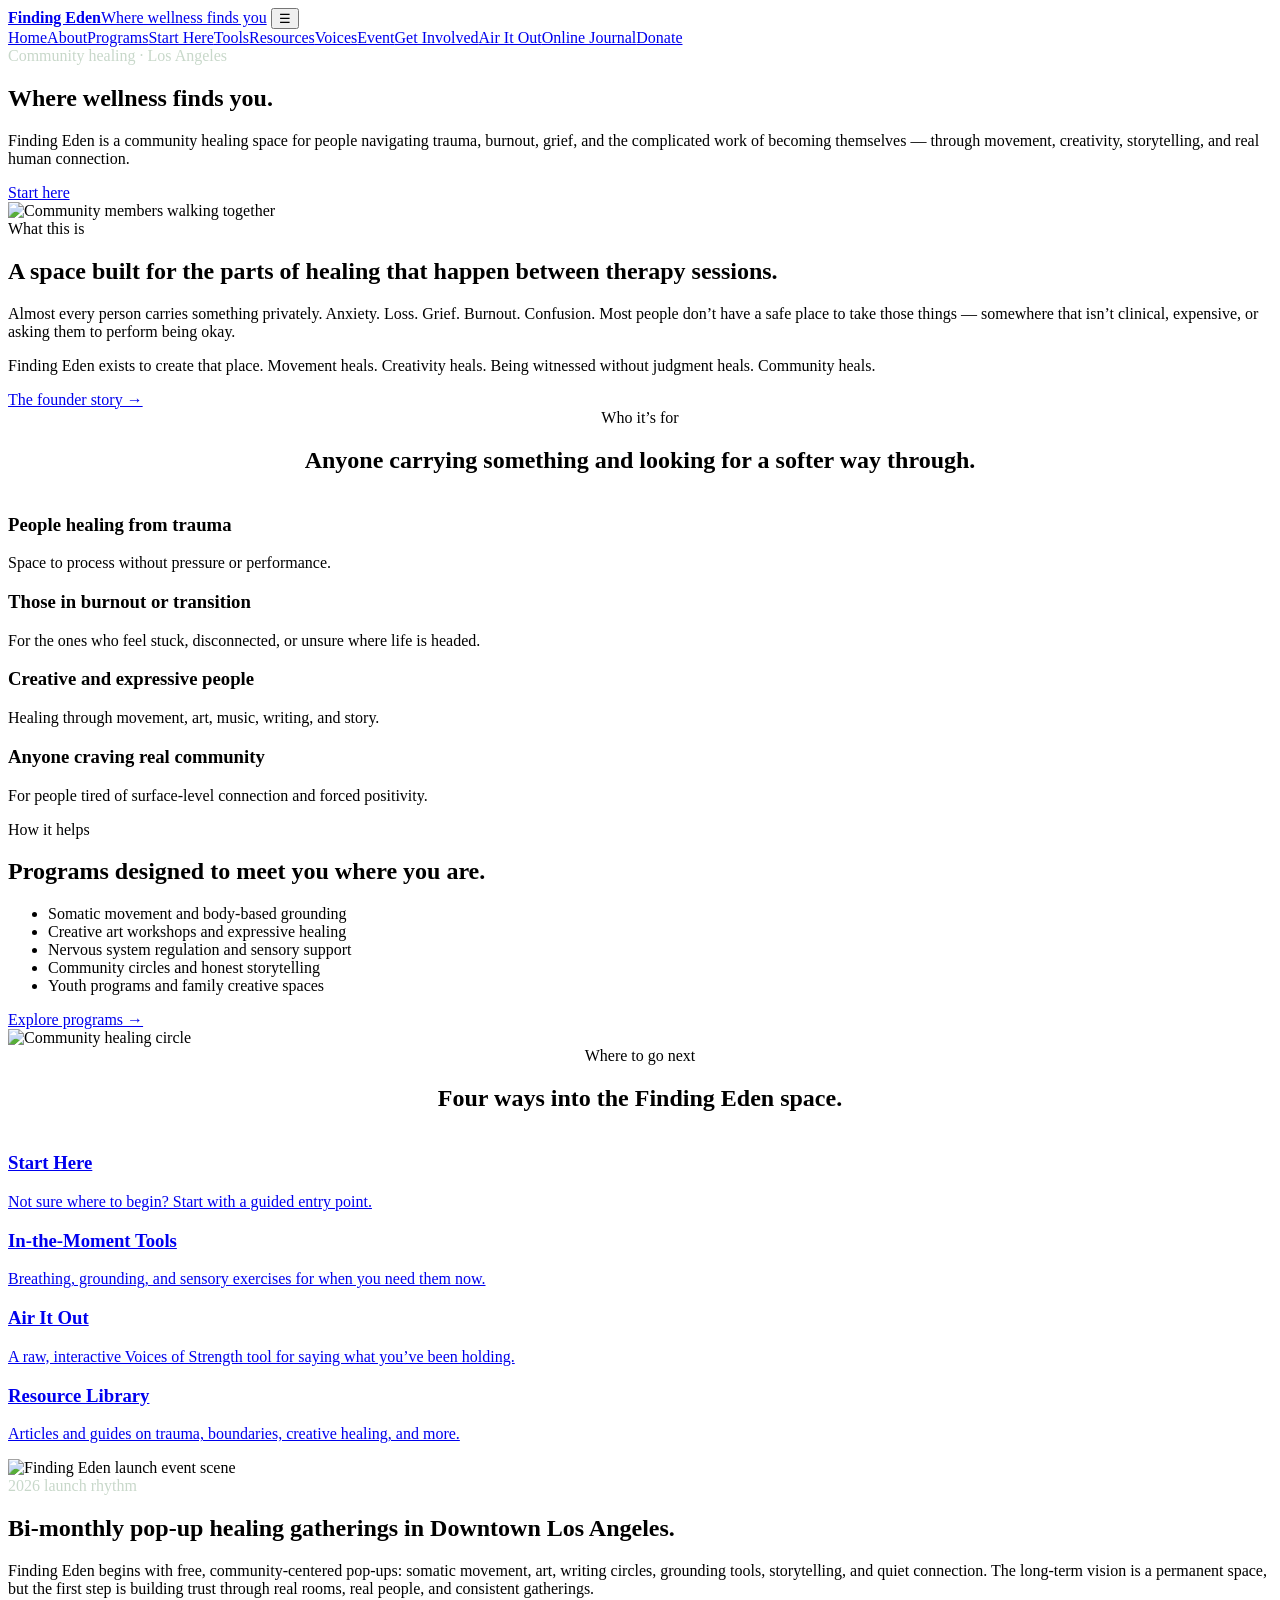
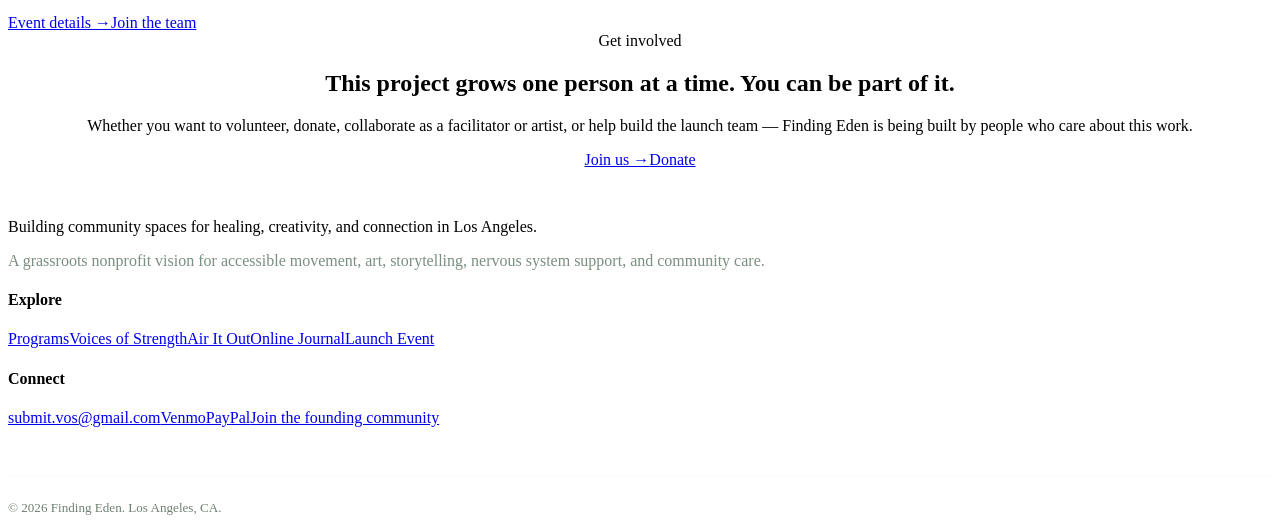
==== index.html @ b8a036c6 "Add files via upload" ====
<!doctype html><html lang="en"><head><meta charset="utf-8"><meta name="viewport" content="width=device-width,initial-scale=1"><title>Home | Finding Eden</title><meta name="description" content="Finding Eden is a Los Angeles community healing project for movement, art, storytelling, and nervous system support."><meta property="og:title" content="Home | Finding Eden"><meta property="og:description" content="Finding Eden is a Los Angeles community healing project for movement, art, storytelling, and nervous system support."><meta property="og:image" content="/assets/images/hero-rooftop.jpeg"><link rel="preconnect" href="https://fonts.googleapis.com"><link rel="preconnect" href="https://fonts.gstatic.com" crossorigin><link href="https://fonts.googleapis.com/css2?family=EB+Garamond:wght@400;500;600;700&family=Inter:wght@300;400;500;600;700&display=swap" rel="stylesheet"><link rel="stylesheet" href="/assets/styles.css"></head><body>
<header class="nav">
  <div class="nav-inner">
    <a class="brand" href="/"><strong>Finding Eden</strong><span>Where wellness finds you</span></a>
    <button class="mobile-toggle" aria-label="Toggle navigation" onclick="document.querySelector('.nav-links').classList.toggle('open')">☰</button>
    <nav class="nav-links">
      <a href="/">Home</a><a href="/about">About</a><a href="/programs">Programs</a><a href="/start-here">Start Here</a><a href="/tools">Tools</a><a href="/resources">Resources</a><a href="/voices">Voices</a><a href="/event">Event</a><a href="/get-involved">Get Involved</a><a href="/air-it-out">Air It Out</a><a href="/online-journal">Online Journal</a><a class="pill-link" href="/donate">Donate</a>
    </nav>
  </div>
</header><section class="hero" style="--hero:url('/assets/images/hero-rooftop.jpeg')"><div class="container"><div class="panel"><span class="eyebrow" style="color:#c8d8ca">Community healing · Los Angeles</span><h1>Where wellness finds you.</h1><p>Finding Eden is a community healing space for people navigating trauma, burnout, grief, and the complicated work of becoming themselves — through movement, creativity, storytelling, and real human connection.</p><div class="buttons"><a class="btn light" href="/start-here">Start here</a><a class="btn ghost" style="color:white;background:rgba(255,255,255,.14);border-color:rgba(255,255,255,.3)" href="/about">Learn more</a></div></div></div></section>
<section class="section"><div class="container grid-2"><div class="photo"><img src="/assets/images/community-walk.jpeg" alt="Community members walking together" loading="lazy"></div><div><span class="eyebrow">What this is</span><h2>A space built for the parts of healing that happen between therapy sessions.</h2><p class="lead">Almost every person carries something privately. Anxiety. Loss. Grief. Burnout. Confusion. Most people don’t have a safe place to take those things — somewhere that isn’t clinical, expensive, or asking them to perform being okay.</p><p>Finding Eden exists to create that place. Movement heals. Creativity heals. Being witnessed without judgment heals. Community heals.</p><a class="btn primary" href="/about">The founder story →</a></div></div></section>
<section class="section tint"><div class="container"><div style="text-align:center;margin-bottom:2.5rem"><span class="eyebrow">Who it’s for</span><h2>Anyone carrying something and looking for a softer way through.</h2></div><div class="grid-4"><div class="card"><h3>People healing from trauma</h3><p>Space to process without pressure or performance.</p></div><div class="card"><h3>Those in burnout or transition</h3><p>For the ones who feel stuck, disconnected, or unsure where life is headed.</p></div><div class="card"><h3>Creative and expressive people</h3><p>Healing through movement, art, music, writing, and story.</p></div><div class="card"><h3>Anyone craving real community</h3><p>For people tired of surface-level connection and forced positivity.</p></div></div></div></section>
<section class="section"><div class="container grid-2"><div><span class="eyebrow">How it helps</span><h2>Programs designed to meet you where you are.</h2><ul class="clean"><li>Somatic movement and body-based grounding</li><li>Creative art workshops and expressive healing</li><li>Nervous system regulation and sensory support</li><li>Community circles and honest storytelling</li><li>Youth programs and family creative spaces</li></ul><a class="btn primary" href="/programs">Explore programs →</a></div><div class="photo"><img src="/assets/images/group-circle.jpeg" alt="Community healing circle" loading="lazy"></div></div></section>
<section class="section sand"><div class="container"><div style="text-align:center;margin-bottom:2.5rem"><span class="eyebrow">Where to go next</span><h2>Four ways into the Finding Eden space.</h2></div><div class="grid-4"><a class="card" href="/start-here"><h3>Start Here</h3><p>Not sure where to begin? Start with a guided entry point.</p></a><a class="card" href="/tools"><h3>In-the-Moment Tools</h3><p>Breathing, grounding, and sensory exercises for when you need them now.</p></a><a class="card" href="/air-it-out"><h3>Air It Out</h3><p>A raw, interactive Voices of Strength tool for saying what you’ve been holding.</p></a><a class="card" href="/resources"><h3>Resource Library</h3><p>Articles and guides on trauma, boundaries, creative healing, and more.</p></a></div></div></section>
<section class="section"><div class="container grid-2"><div class="photo"><img src="/assets/images/event-launch.jpeg" alt="Finding Eden launch event scene" loading="lazy"></div><div class="feature"><span class="eyebrow" style="color:#c8d8ca">2026 launch rhythm</span><h2>Bi-monthly pop-up healing gatherings in Downtown Los Angeles.</h2><p>Finding Eden begins with free, community-centered pop-ups: somatic movement, art, writing circles, grounding tools, storytelling, and quiet connection. The long-term vision is a permanent space, but the first step is building trust through real rooms, real people, and consistent gatherings.</p><div class="buttons"><a class="btn light" href="/event">Event details →</a><a class="btn gold" href="/get-involved">Join the team</a></div></div></div></section>
<section class="section tint"><div class="container" style="text-align:center"><span class="eyebrow">Get involved</span><h2>This project grows one person at a time. You can be part of it.</h2><p class="lead" style="margin-inline:auto">Whether you want to volunteer, donate, collaborate as a facilitator or artist, or help build the launch team — Finding Eden is being built by people who care about this work.</p><div class="buttons" style="justify-content:center"><a class="btn primary" href="/get-involved">Join us →</a><a class="btn ghost" href="/donate">Donate</a></div></div></section>

<footer class="footer"><div class="container footer-grid"><div><h3 style="font-family:var(--serif);font-size:1.8rem;margin:0 0 .75rem;color:white">Finding Eden</h3><p>Building community spaces for healing, creativity, and connection in Los Angeles.</p><p class="mini" style="color:#7a8f80">A grassroots nonprofit vision for accessible movement, art, storytelling, nervous system support, and community care.</p></div><div><h4>Explore</h4><a href="/programs">Programs</a><a href="/voices">Voices of Strength</a><a href="/air-it-out">Air It Out</a><a href="/online-journal">Online Journal</a><a href="/event">Launch Event</a></div><div><h4>Connect</h4><a href="mailto:submit.vos@gmail.com">submit.vos@gmail.com</a><a href="https://venmo.com/u/PHLA-" target="_blank" rel="noopener">Venmo</a><a href="https://paypal.me/privatehealingla" target="_blank" rel="noopener">PayPal</a><a href="/get-involved">Join the founding community</a></div></div><div class="container" style="margin-top:3rem;padding-top:1.5rem;border-top:1px solid rgba(215,224,215,.12);color:#6f8072;font-size:.82rem">© 2026 Finding Eden. Los Angeles, CA.</div></footer></body></html>
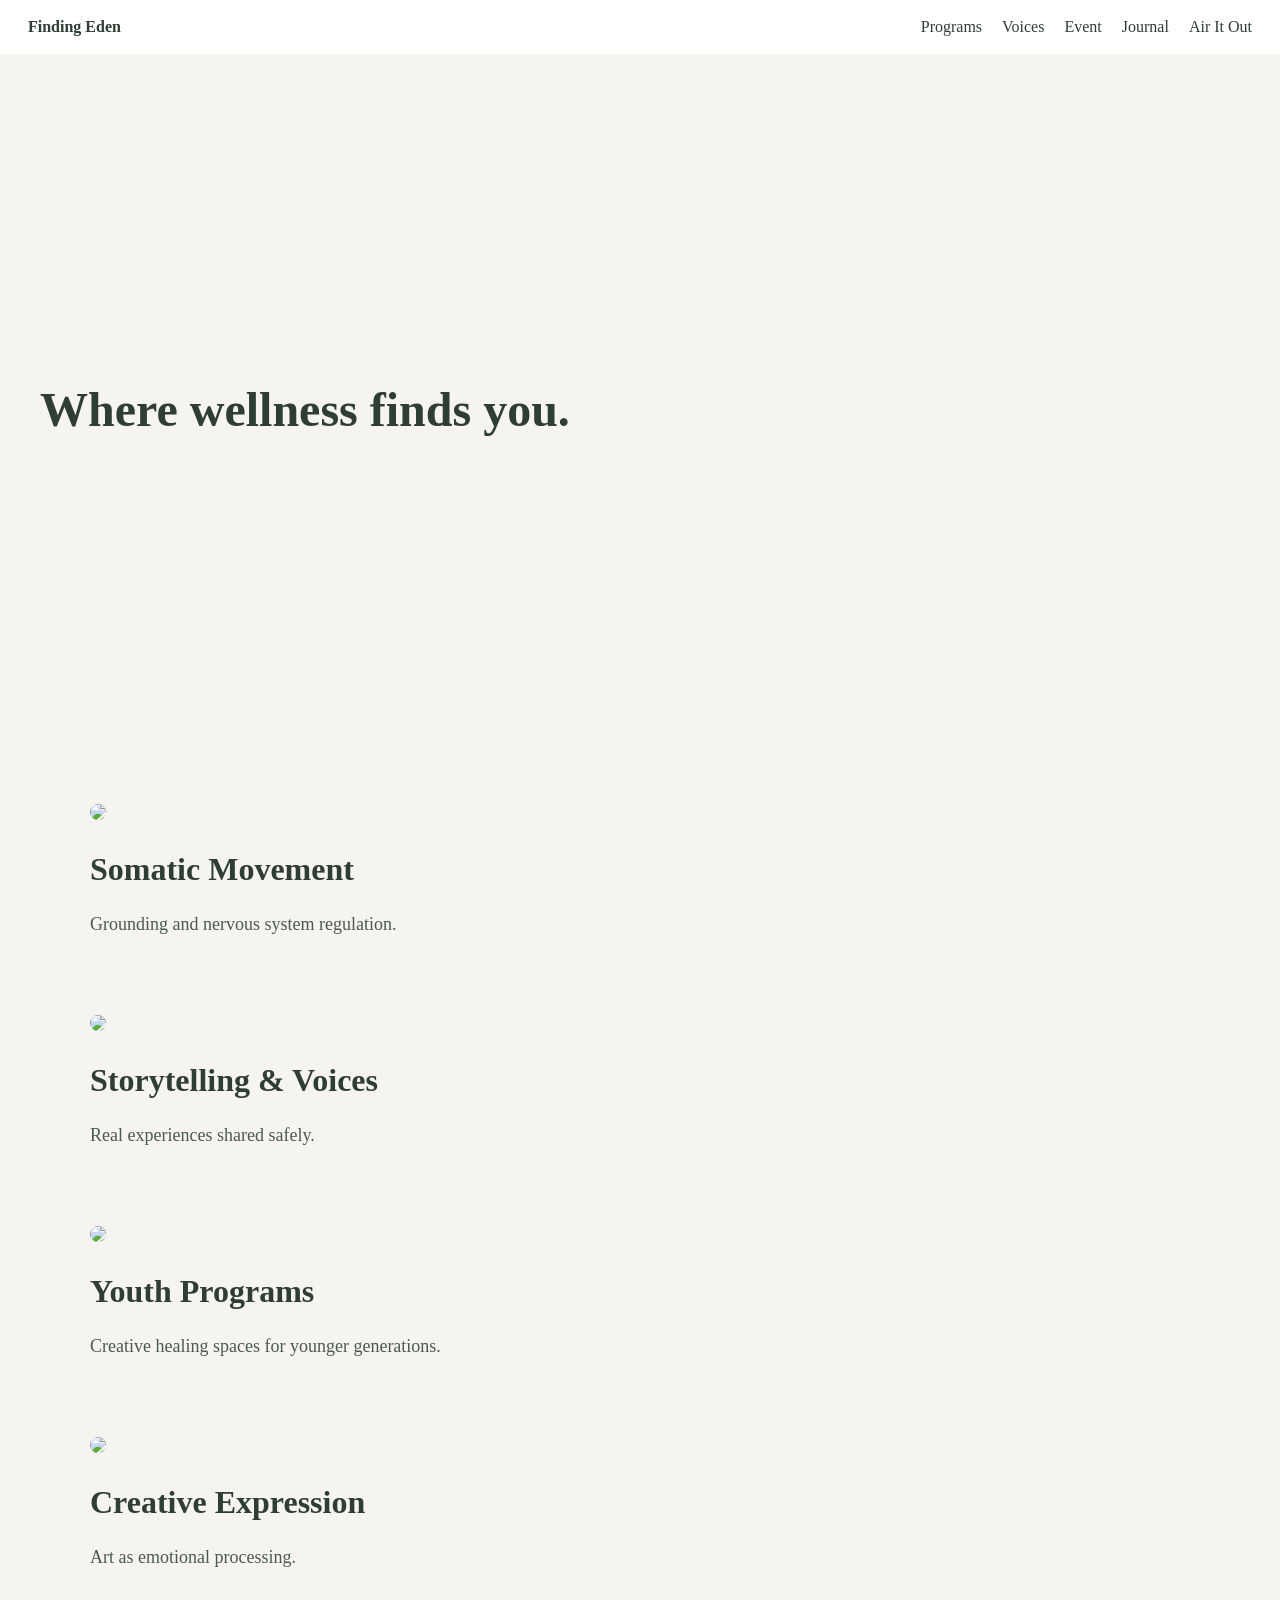
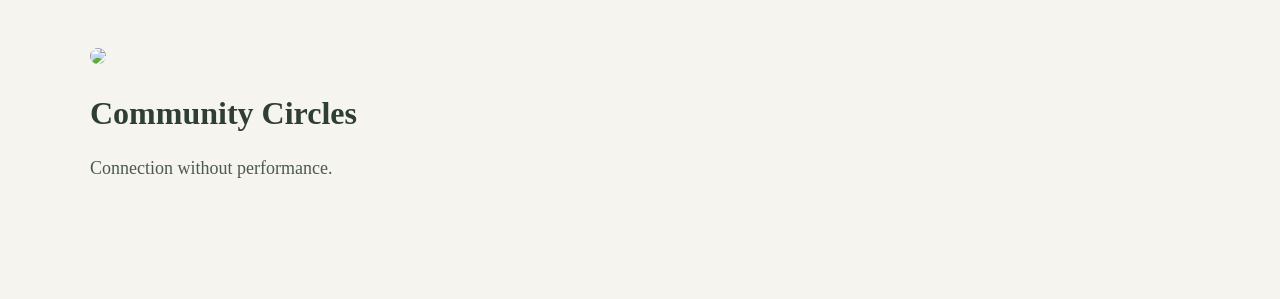
==== commit 8724f9a3: "Update index.html" ====
--- a/index.html
+++ b/index.html
@@ -1,18 +1,106 @@
-<!doctype html><html lang="en"><head><meta charset="utf-8"><meta name="viewport" content="width=device-width,initial-scale=1"><title>Home | Finding Eden</title><meta name="description" content="Finding Eden is a Los Angeles community healing project for movement, art, storytelling, and nervous system support."><meta property="og:title" content="Home | Finding Eden"><meta property="og:description" content="Finding Eden is a Los Angeles community healing project for movement, art, storytelling, and nervous system support."><meta property="og:image" content="/assets/images/hero-rooftop.jpeg"><link rel="preconnect" href="https://fonts.googleapis.com"><link rel="preconnect" href="https://fonts.gstatic.com" crossorigin><link href="https://fonts.googleapis.com/css2?family=EB+Garamond:wght@400;500;600;700&family=Inter:wght@300;400;500;600;700&display=swap" rel="stylesheet"><link rel="stylesheet" href="/assets/styles.css"></head><body>
-<header class="nav">
-  <div class="nav-inner">
-    <a class="brand" href="/"><strong>Finding Eden</strong><span>Where wellness finds you</span></a>
-    <button class="mobile-toggle" aria-label="Toggle navigation" onclick="document.querySelector('.nav-links').classList.toggle('open')">☰</button>
-    <nav class="nav-links">
-      <a href="/">Home</a><a href="/about">About</a><a href="/programs">Programs</a><a href="/start-here">Start Here</a><a href="/tools">Tools</a><a href="/resources">Resources</a><a href="/voices">Voices</a><a href="/event">Event</a><a href="/get-involved">Get Involved</a><a href="/air-it-out">Air It Out</a><a href="/online-journal">Online Journal</a><a class="pill-link" href="/donate">Donate</a>
-    </nav>
+<!DOCTYPE html>
+<html lang="en">
+<head>
+<meta charset="UTF-8">
+<meta name="viewport" content="width=device-width, initial-scale=1.0">
+<title>Finding Eden</title>
+
+<style>
+body {
+  margin:0;
+  font-family: 'EB Garamond', serif;
+  background:#f6f4ef;
+  color:#2f3e34;
+}
+.nav {
+  display:flex;
+  justify-content:space-between;
+  padding:18px 28px;
+  background:#fff;
+}
+.nav a {
+  text-decoration:none;
+  color:#2f3e34;
+  margin-left:16px;
+}
+.hero {
+  height:70vh;
+  background:url('/assets/hero-main.jpeg') center/cover;
+  display:flex;
+  align-items:center;
+  padding:40px;
+}
+.hero h1 {
+  font-size:48px;
+  max-width:600px;
+}
+.container {
+  max-width:1100px;
+  margin:auto;
+  padding:40px 24px;
+}
+.section {
+  margin-bottom:80px;
+}
+.section img {
+  width:100%;
+  border-radius:18px;
+}
+h2 { font-size:32px; }
+p { font-size:18px; color:#4a5a4f; }
+</style>
+</head>
+
+<body>
+
+<div class="nav">
+  <div><strong>Finding Eden</strong></div>
+  <div>
+    <a href="/programs.html">Programs</a>
+    <a href="/voices.html">Voices</a>
+    <a href="/event.html">Event</a>
+    <a href="/online-journal">Journal</a>
+    <a href="/air-it-out">Air It Out</a>
   </div>
-</header><section class="hero" style="--hero:url('/assets/images/hero-rooftop.jpeg')"><div class="container"><div class="panel"><span class="eyebrow" style="color:#c8d8ca">Community healing · Los Angeles</span><h1>Where wellness finds you.</h1><p>Finding Eden is a community healing space for people navigating trauma, burnout, grief, and the complicated work of becoming themselves — through movement, creativity, storytelling, and real human connection.</p><div class="buttons"><a class="btn light" href="/start-here">Start here</a><a class="btn ghost" style="color:white;background:rgba(255,255,255,.14);border-color:rgba(255,255,255,.3)" href="/about">Learn more</a></div></div></div></section>
-<section class="section"><div class="container grid-2"><div class="photo"><img src="/assets/images/community-walk.jpeg" alt="Community members walking together" loading="lazy"></div><div><span class="eyebrow">What this is</span><h2>A space built for the parts of healing that happen between therapy sessions.</h2><p class="lead">Almost every person carries something privately. Anxiety. Loss. Grief. Burnout. Confusion. Most people don’t have a safe place to take those things — somewhere that isn’t clinical, expensive, or asking them to perform being okay.</p><p>Finding Eden exists to create that place. Movement heals. Creativity heals. Being witnessed without judgment heals. Community heals.</p><a class="btn primary" href="/about">The founder story →</a></div></div></section>
-<section class="section tint"><div class="container"><div style="text-align:center;margin-bottom:2.5rem"><span class="eyebrow">Who it’s for</span><h2>Anyone carrying something and looking for a softer way through.</h2></div><div class="grid-4"><div class="card"><h3>People healing from trauma</h3><p>Space to process without pressure or performance.</p></div><div class="card"><h3>Those in burnout or transition</h3><p>For the ones who feel stuck, disconnected, or unsure where life is headed.</p></div><div class="card"><h3>Creative and expressive people</h3><p>Healing through movement, art, music, writing, and story.</p></div><div class="card"><h3>Anyone craving real community</h3><p>For people tired of surface-level connection and forced positivity.</p></div></div></div></section>
-<section class="section"><div class="container grid-2"><div><span class="eyebrow">How it helps</span><h2>Programs designed to meet you where you are.</h2><ul class="clean"><li>Somatic movement and body-based grounding</li><li>Creative art workshops and expressive healing</li><li>Nervous system regulation and sensory support</li><li>Community circles and honest storytelling</li><li>Youth programs and family creative spaces</li></ul><a class="btn primary" href="/programs">Explore programs →</a></div><div class="photo"><img src="/assets/images/group-circle.jpeg" alt="Community healing circle" loading="lazy"></div></div></section>
-<section class="section sand"><div class="container"><div style="text-align:center;margin-bottom:2.5rem"><span class="eyebrow">Where to go next</span><h2>Four ways into the Finding Eden space.</h2></div><div class="grid-4"><a class="card" href="/start-here"><h3>Start Here</h3><p>Not sure where to begin? Start with a guided entry point.</p></a><a class="card" href="/tools"><h3>In-the-Moment Tools</h3><p>Breathing, grounding, and sensory exercises for when you need them now.</p></a><a class="card" href="/air-it-out"><h3>Air It Out</h3><p>A raw, interactive Voices of Strength tool for saying what you’ve been holding.</p></a><a class="card" href="/resources"><h3>Resource Library</h3><p>Articles and guides on trauma, boundaries, creative healing, and more.</p></a></div></div></section>
-<section class="section"><div class="container grid-2"><div class="photo"><img src="/assets/images/event-launch.jpeg" alt="Finding Eden launch event scene" loading="lazy"></div><div class="feature"><span class="eyebrow" style="color:#c8d8ca">2026 launch rhythm</span><h2>Bi-monthly pop-up healing gatherings in Downtown Los Angeles.</h2><p>Finding Eden begins with free, community-centered pop-ups: somatic movement, art, writing circles, grounding tools, storytelling, and quiet connection. The long-term vision is a permanent space, but the first step is building trust through real rooms, real people, and consistent gatherings.</p><div class="buttons"><a class="btn light" href="/event">Event details →</a><a class="btn gold" href="/get-involved">Join the team</a></div></div></div></section>
-<section class="section tint"><div class="container" style="text-align:center"><span class="eyebrow">Get involved</span><h2>This project grows one person at a time. You can be part of it.</h2><p class="lead" style="margin-inline:auto">Whether you want to volunteer, donate, collaborate as a facilitator or artist, or help build the launch team — Finding Eden is being built by people who care about this work.</p><div class="buttons" style="justify-content:center"><a class="btn primary" href="/get-involved">Join us →</a><a class="btn ghost" href="/donate">Donate</a></div></div></section>
+</div>
 
-<footer class="footer"><div class="container footer-grid"><div><h3 style="font-family:var(--serif);font-size:1.8rem;margin:0 0 .75rem;color:white">Finding Eden</h3><p>Building community spaces for healing, creativity, and connection in Los Angeles.</p><p class="mini" style="color:#7a8f80">A grassroots nonprofit vision for accessible movement, art, storytelling, nervous system support, and community care.</p></div><div><h4>Explore</h4><a href="/programs">Programs</a><a href="/voices">Voices of Strength</a><a href="/air-it-out">Air It Out</a><a href="/online-journal">Online Journal</a><a href="/event">Launch Event</a></div><div><h4>Connect</h4><a href="mailto:submit.vos@gmail.com">submit.vos@gmail.com</a><a href="https://venmo.com/u/PHLA-" target="_blank" rel="noopener">Venmo</a><a href="https://paypal.me/privatehealingla" target="_blank" rel="noopener">PayPal</a><a href="/get-involved">Join the founding community</a></div></div><div class="container" style="margin-top:3rem;padding-top:1.5rem;border-top:1px solid rgba(215,224,215,.12);color:#6f8072;font-size:.82rem">© 2026 Finding Eden. Los Angeles, CA.</div></footer></body></html>+<div class="hero">
+  <h1>Where wellness finds you.</h1>
+</div>
+
+<div class="container">
+
+<div class="section">
+<img src="/assets/somatic.jpeg">
+<h2>Somatic Movement</h2>
+<p>Grounding and nervous system regulation.</p>
+</div>
+
+<div class="section">
+<img src="/assets/storytelling.jpeg">
+<h2>Storytelling & Voices</h2>
+<p>Real experiences shared safely.</p>
+</div>
+
+<div class="section">
+<img src="/assets/youth.jpeg">
+<h2>Youth Programs</h2>
+<p>Creative healing spaces for younger generations.</p>
+</div>
+
+<div class="section">
+<img src="/assets/art.jpeg">
+<h2>Creative Expression</h2>
+<p>Art as emotional processing.</p>
+</div>
+
+<div class="section">
+<img src="/assets/community.jpeg">
+<h2>Community Circles</h2>
+<p>Connection without performance.</p>
+</div>
+
+</div>
+
+</body>
+</html>
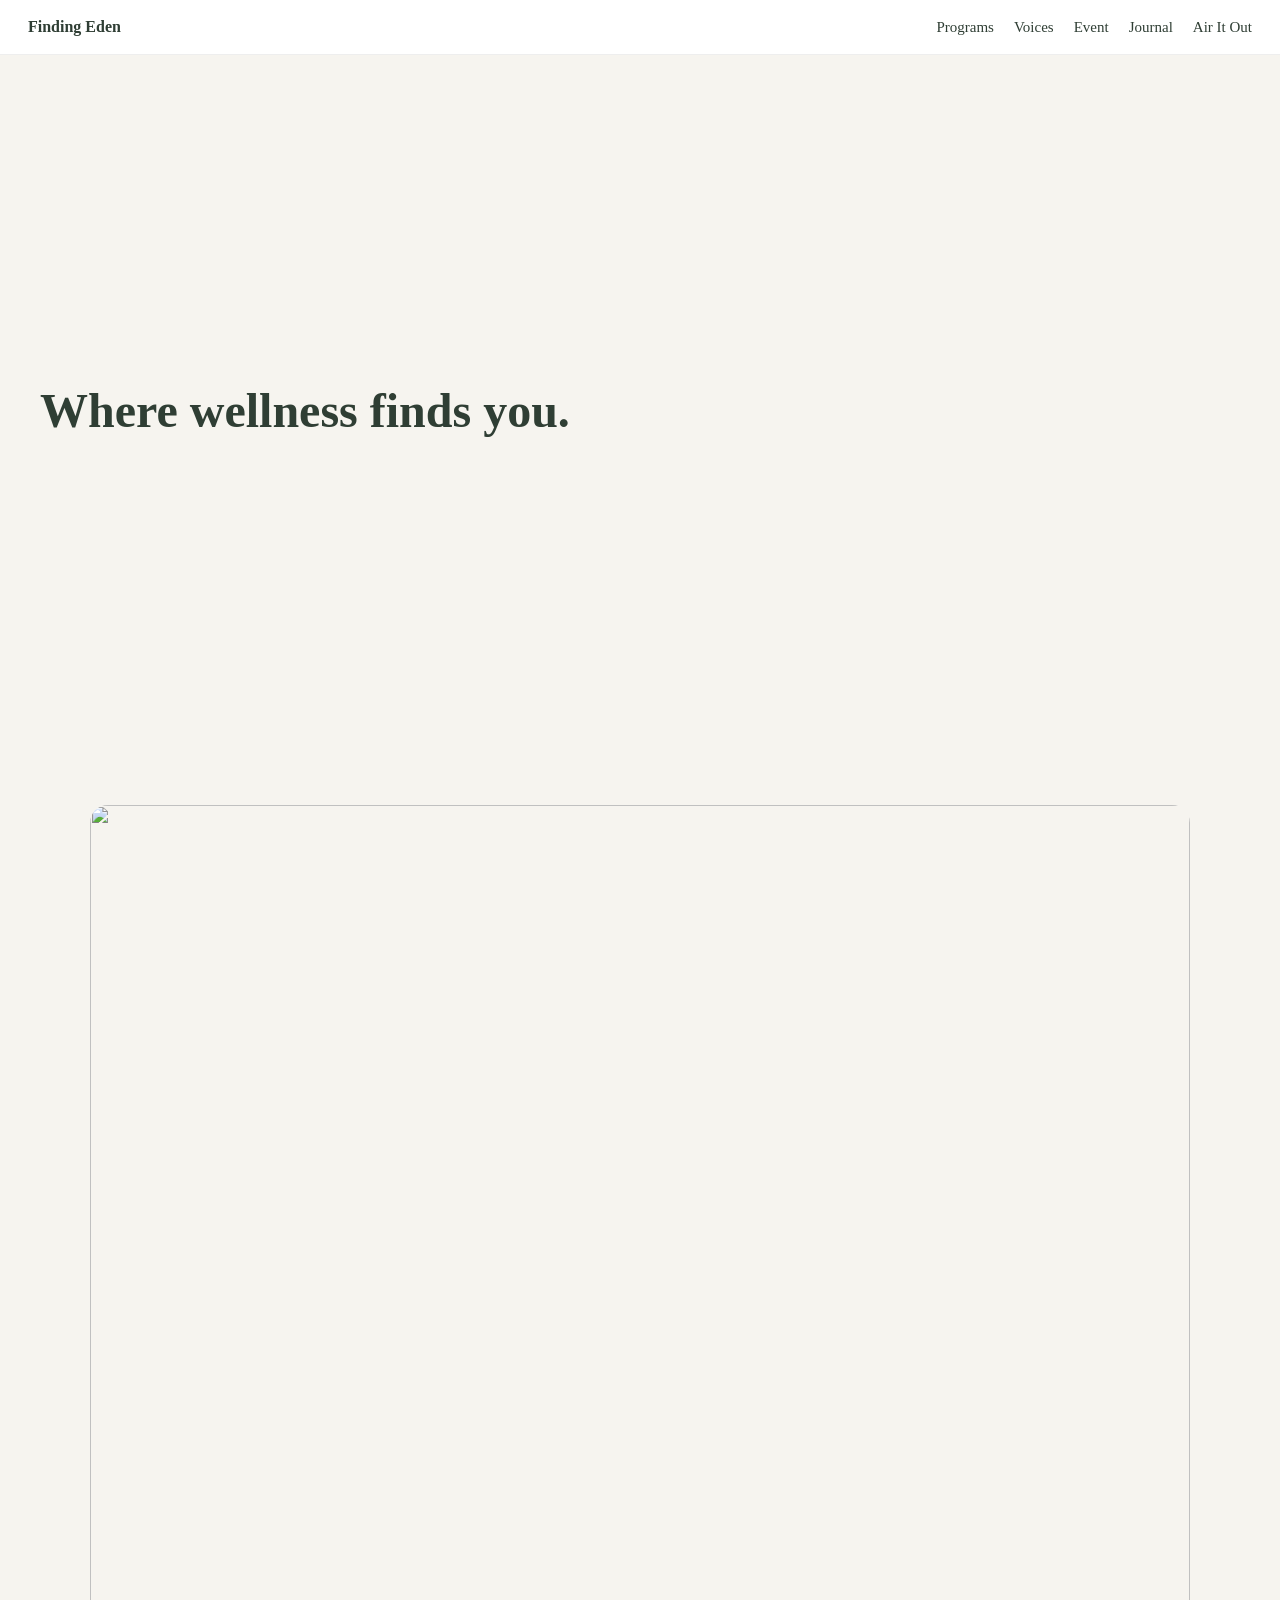
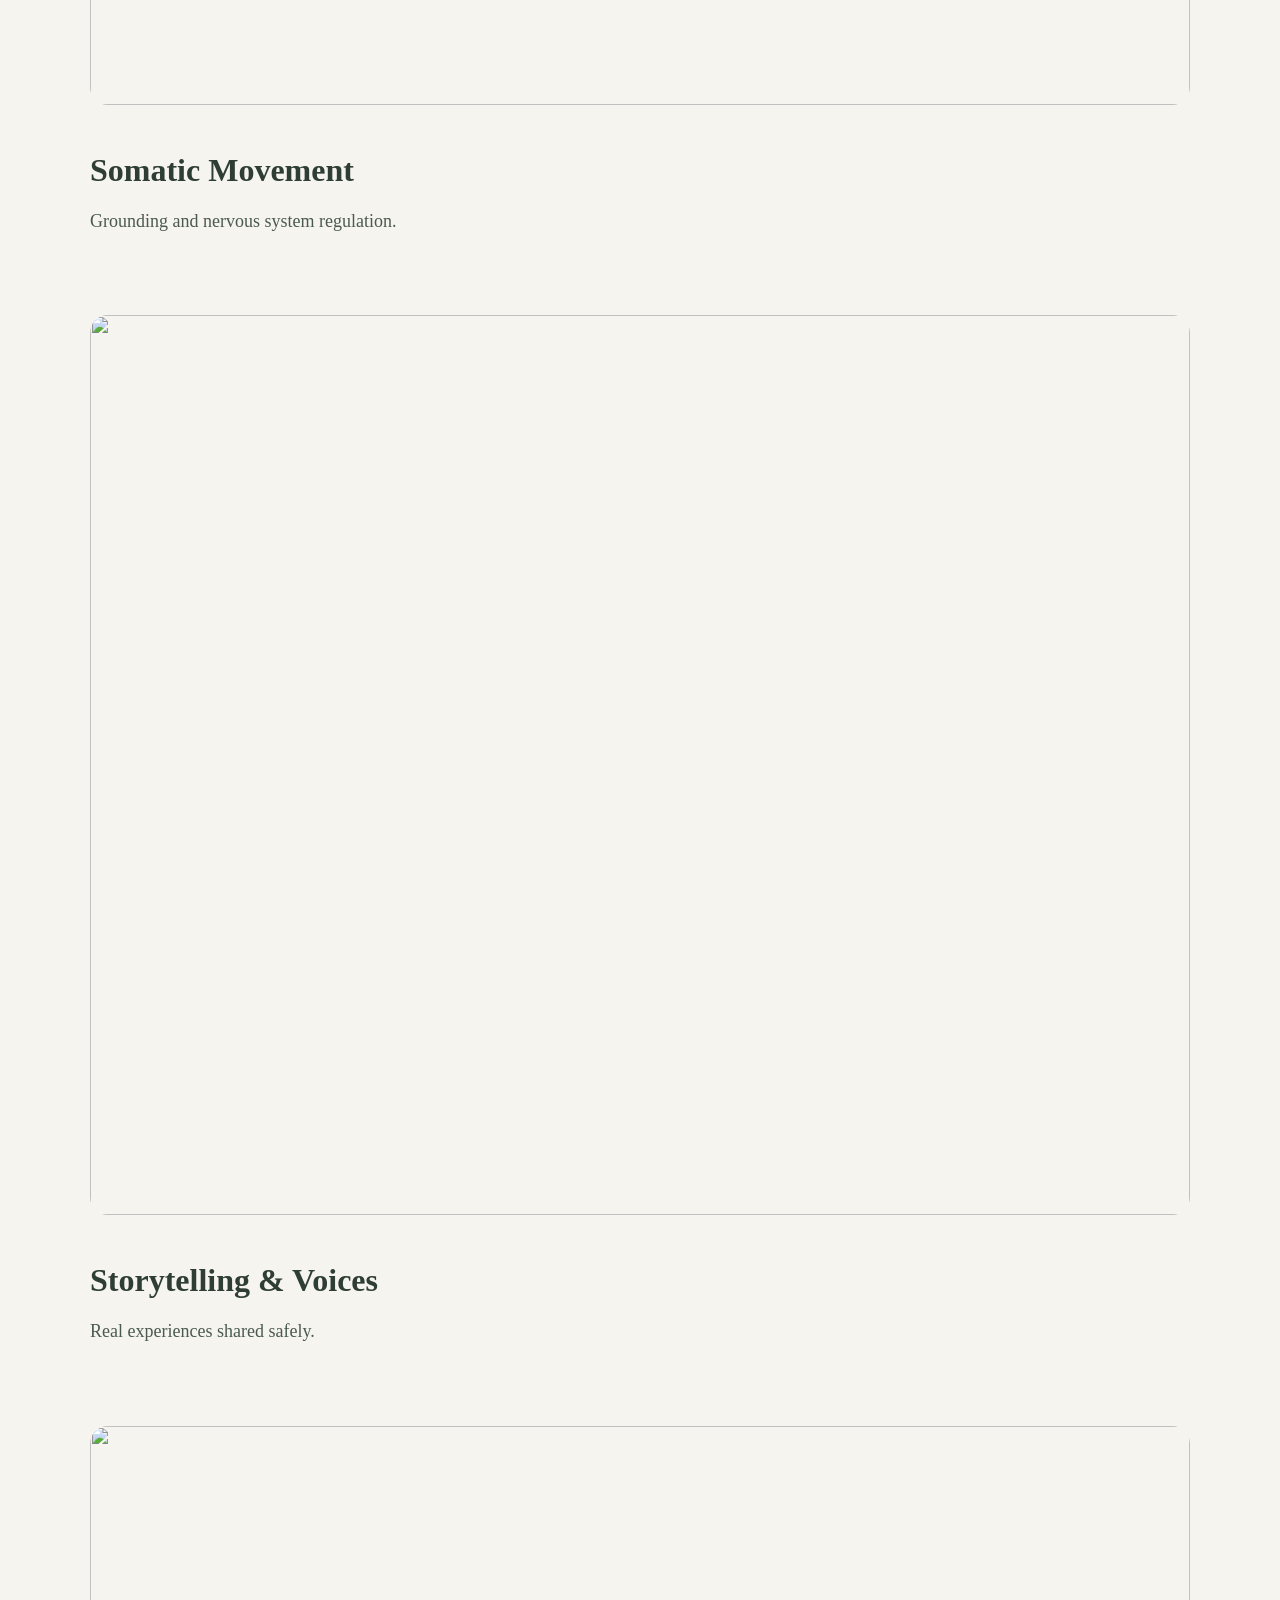
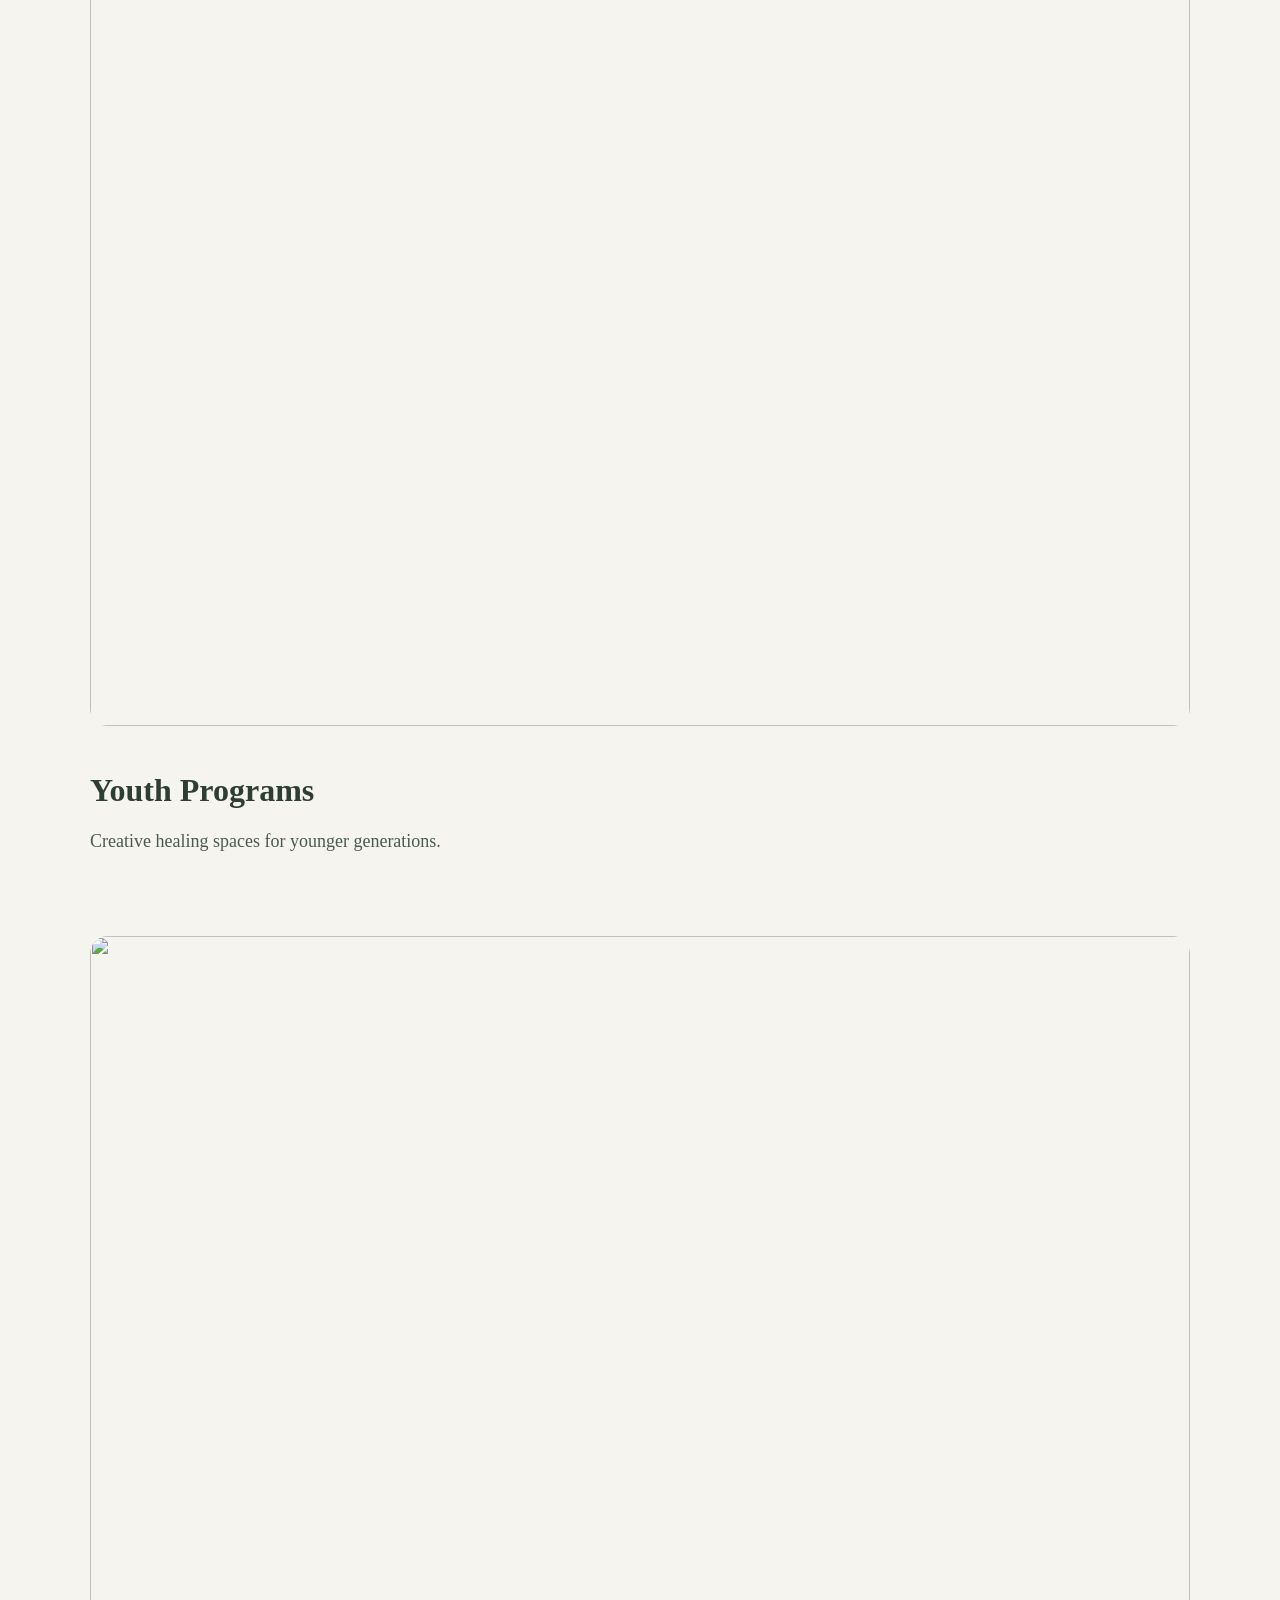
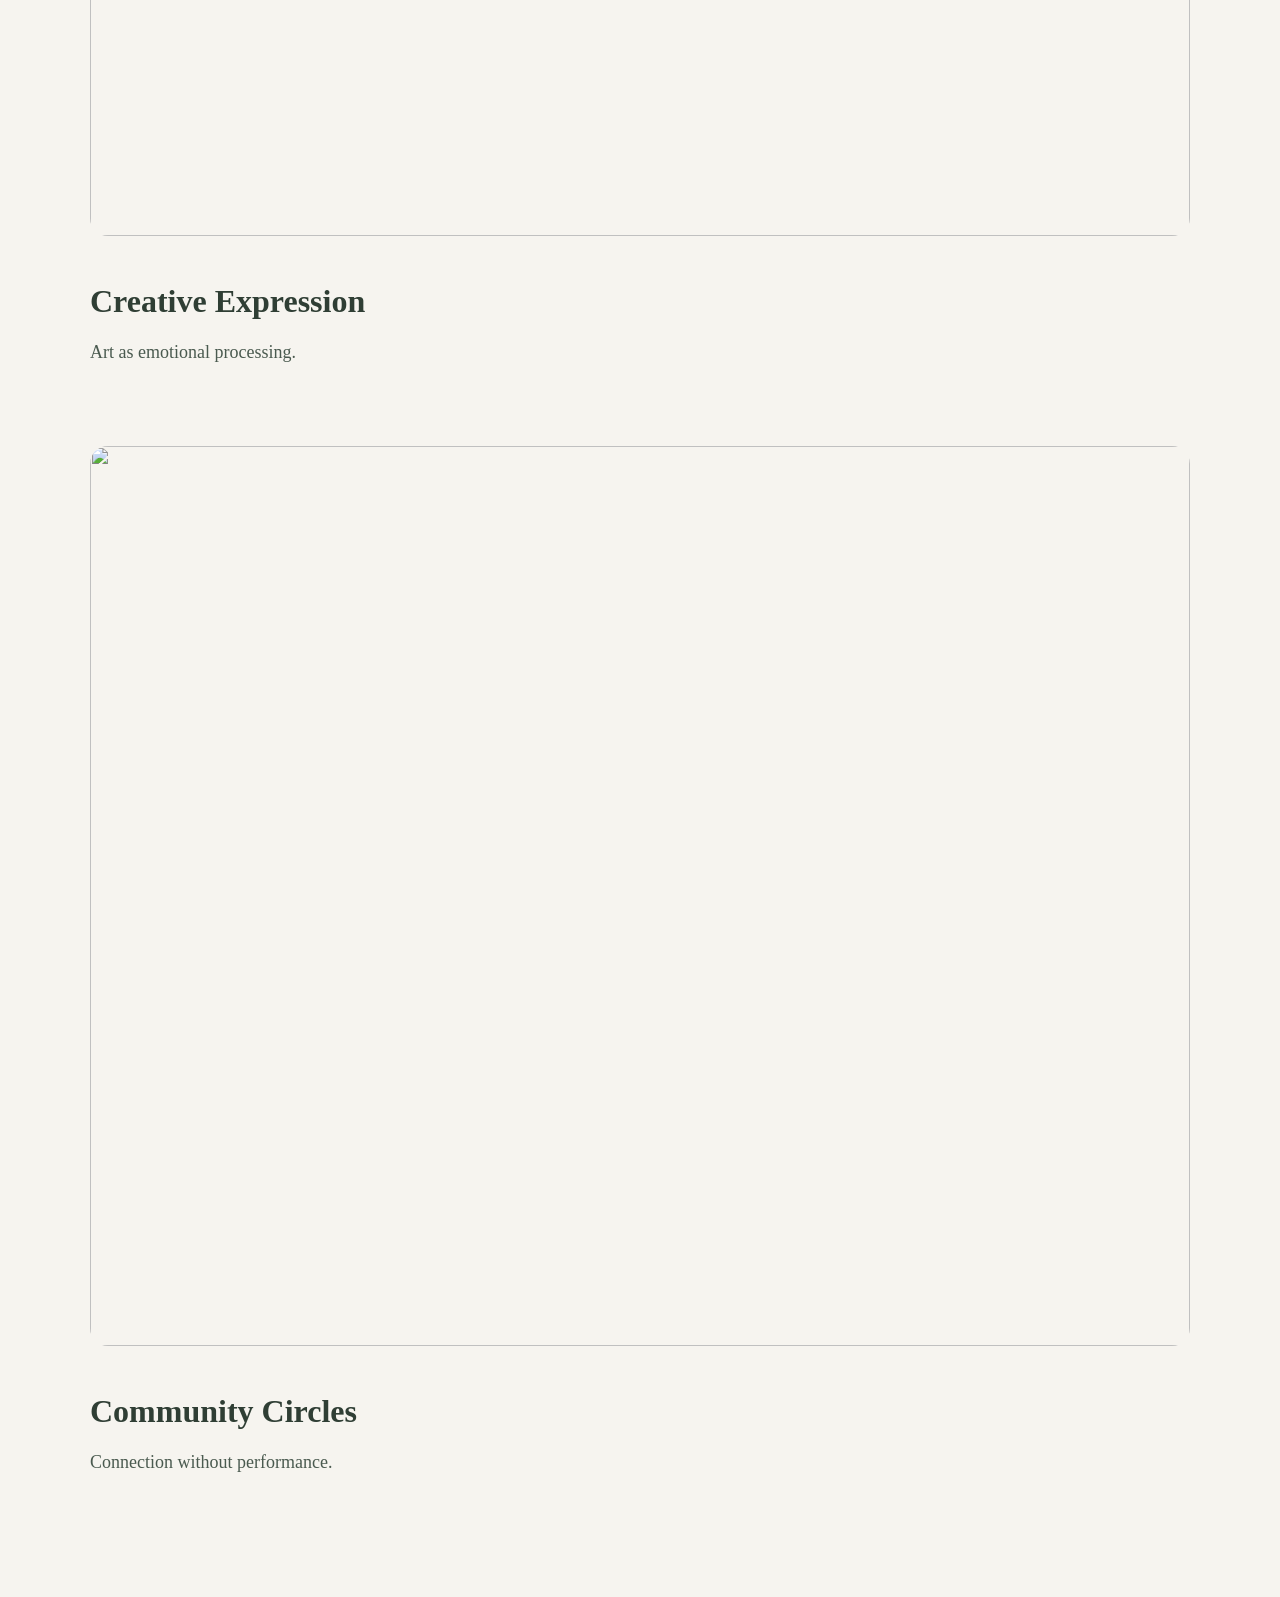
==== commit deefee7e: "Update index.html" ====
--- a/index.html
+++ b/index.html
@@ -1,3 +1,86 @@
+<style>
+body {
+  margin: 0;
+  font-family: 'EB Garamond', serif;
+  background: #f6f4ef;
+  color: #2f3e34;
+}
+
+.nav {
+  display: flex;
+  justify-content: space-between;
+  padding: 18px 28px;
+  background: #ffffff;
+  border-bottom: 1px solid #eee;
+}
+
+.nav a {
+  text-decoration: none;
+  color: #2f3e34;
+  font-size: 15px;
+}
+
+.container {
+  max-width: 1100px;
+  margin: auto;
+  padding: 40px 24px;
+}
+
+.hero {
+  height: 70vh;
+  background-size: cover;
+  background-position: center;
+  display: flex;
+  align-items: center;
+  padding: 40px;
+}
+
+.hero h1 {
+  font-size: 48px;
+  max-width: 600px;
+}
+
+.section {
+  margin-bottom: 80px;
+}
+
+.section img {
+  width: 100%;
+  border-radius: 18px;
+  margin-bottom: 20px;
+}
+
+h2 {
+  font-size: 32px;
+  margin-bottom: 10px;
+}
+
+p {
+  font-size: 18px;
+  line-height: 1.6;
+  color: #4a5a4f;
+}
+
+.cta {
+  background: #2f4a3c;
+  color: white;
+  padding: 50px;
+  border-radius: 24px;
+  text-align: left;
+}
+
+.btn {
+  display: inline-block;
+  margin-top: 20px;
+  padding: 14px 22px;
+  border-radius: 40px;
+  background: #e8d3a3;
+  color: #2f3e34;
+  text-decoration: none;
+  font-weight: 600;
+}
+</style>
+
 <!DOCTYPE html>
 <html lang="en">
 <head>
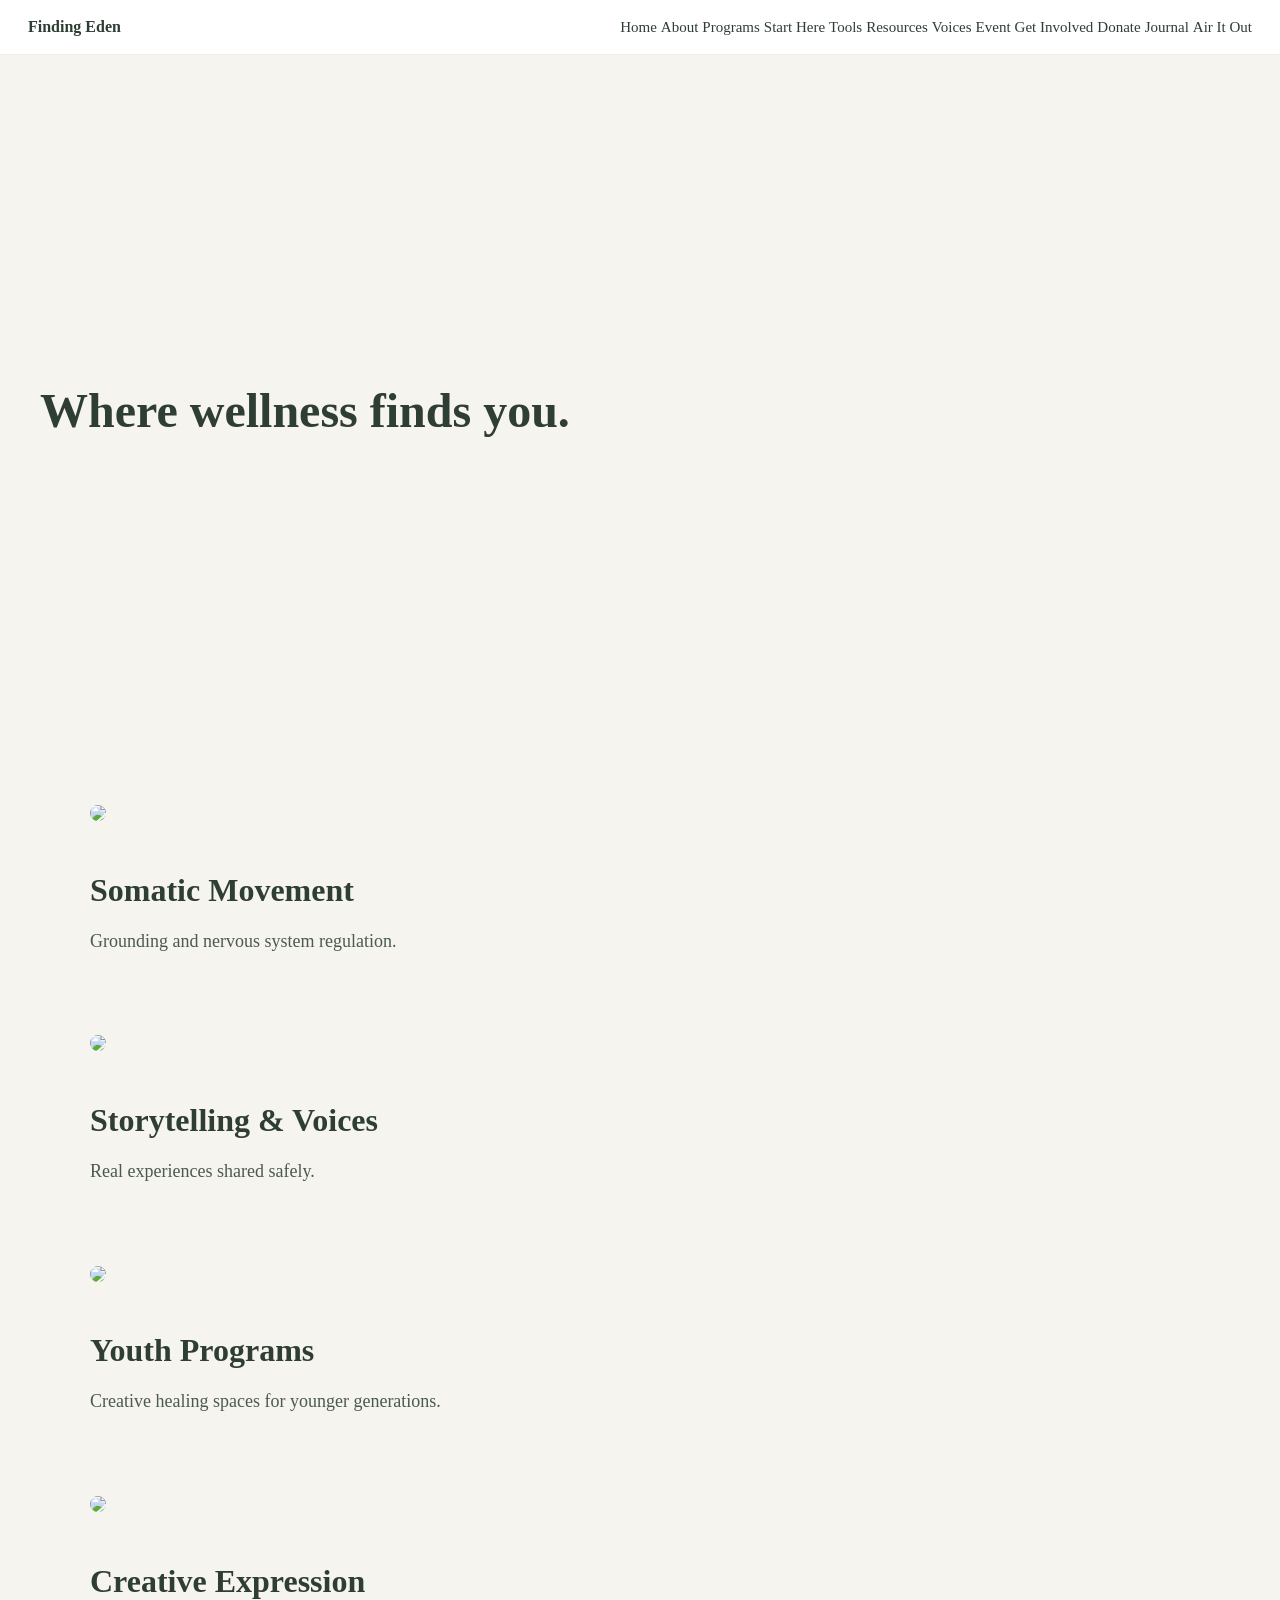
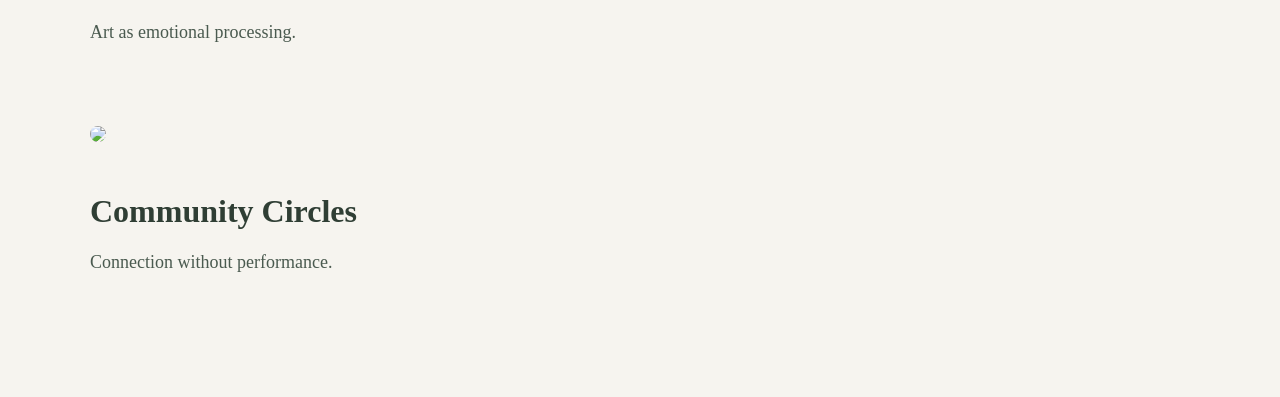
==== commit 0a61471c: "Update index.html" ====
--- a/index.html
+++ b/index.html
@@ -1,3 +1,10 @@
+<!DOCTYPE html>
+<html lang="en">
+<head>
+<meta charset="UTF-8">
+<meta name="viewport" content="width=device-width, initial-scale=1.0">
+<title>Finding Eden</title>
+
 <style>
 body {
   margin: 0;
@@ -80,58 +87,6 @@
   font-weight: 600;
 }
 </style>
-
-<!DOCTYPE html>
-<html lang="en">
-<head>
-<meta charset="UTF-8">
-<meta name="viewport" content="width=device-width, initial-scale=1.0">
-<title>Finding Eden</title>
-
-<style>
-body {
-  margin:0;
-  font-family: 'EB Garamond', serif;
-  background:#f6f4ef;
-  color:#2f3e34;
-}
-.nav {
-  display:flex;
-  justify-content:space-between;
-  padding:18px 28px;
-  background:#fff;
-}
-.nav a {
-  text-decoration:none;
-  color:#2f3e34;
-  margin-left:16px;
-}
-.hero {
-  height:70vh;
-  background:url('/assets/hero-main.jpeg') center/cover;
-  display:flex;
-  align-items:center;
-  padding:40px;
-}
-.hero h1 {
-  font-size:48px;
-  max-width:600px;
-}
-.container {
-  max-width:1100px;
-  margin:auto;
-  padding:40px 24px;
-}
-.section {
-  margin-bottom:80px;
-}
-.section img {
-  width:100%;
-  border-radius:18px;
-}
-h2 { font-size:32px; }
-p { font-size:18px; color:#4a5a4f; }
-</style>
 </head>
 
 <body>
@@ -139,11 +94,18 @@
 <div class="nav">
   <div><strong>Finding Eden</strong></div>
   <div>
-    <a href="/programs.html">Programs</a>
-    <a href="/voices.html">Voices</a>
-    <a href="/event.html">Event</a>
-    <a href="/online-journal">Journal</a>
-    <a href="/air-it-out">Air It Out</a>
+    <a href="/index.html">Home</a>
+<a href="/about.html">About</a>
+<a href="/programs.html">Programs</a>
+<a href="/start-here.html">Start Here</a>
+<a href="/tools.html">Tools</a>
+<a href="/resources.html">Resources</a>
+<a href="/voices.html">Voices</a>
+<a href="/event.html">Event</a>
+<a href="/get-involved.html">Get Involved</a>
+<a href="/donate.html">Donate</a>
+<a href="/online-journal">Journal</a>
+<a href="/air-it-out">Air It Out</a>
   </div>
 </div>
 
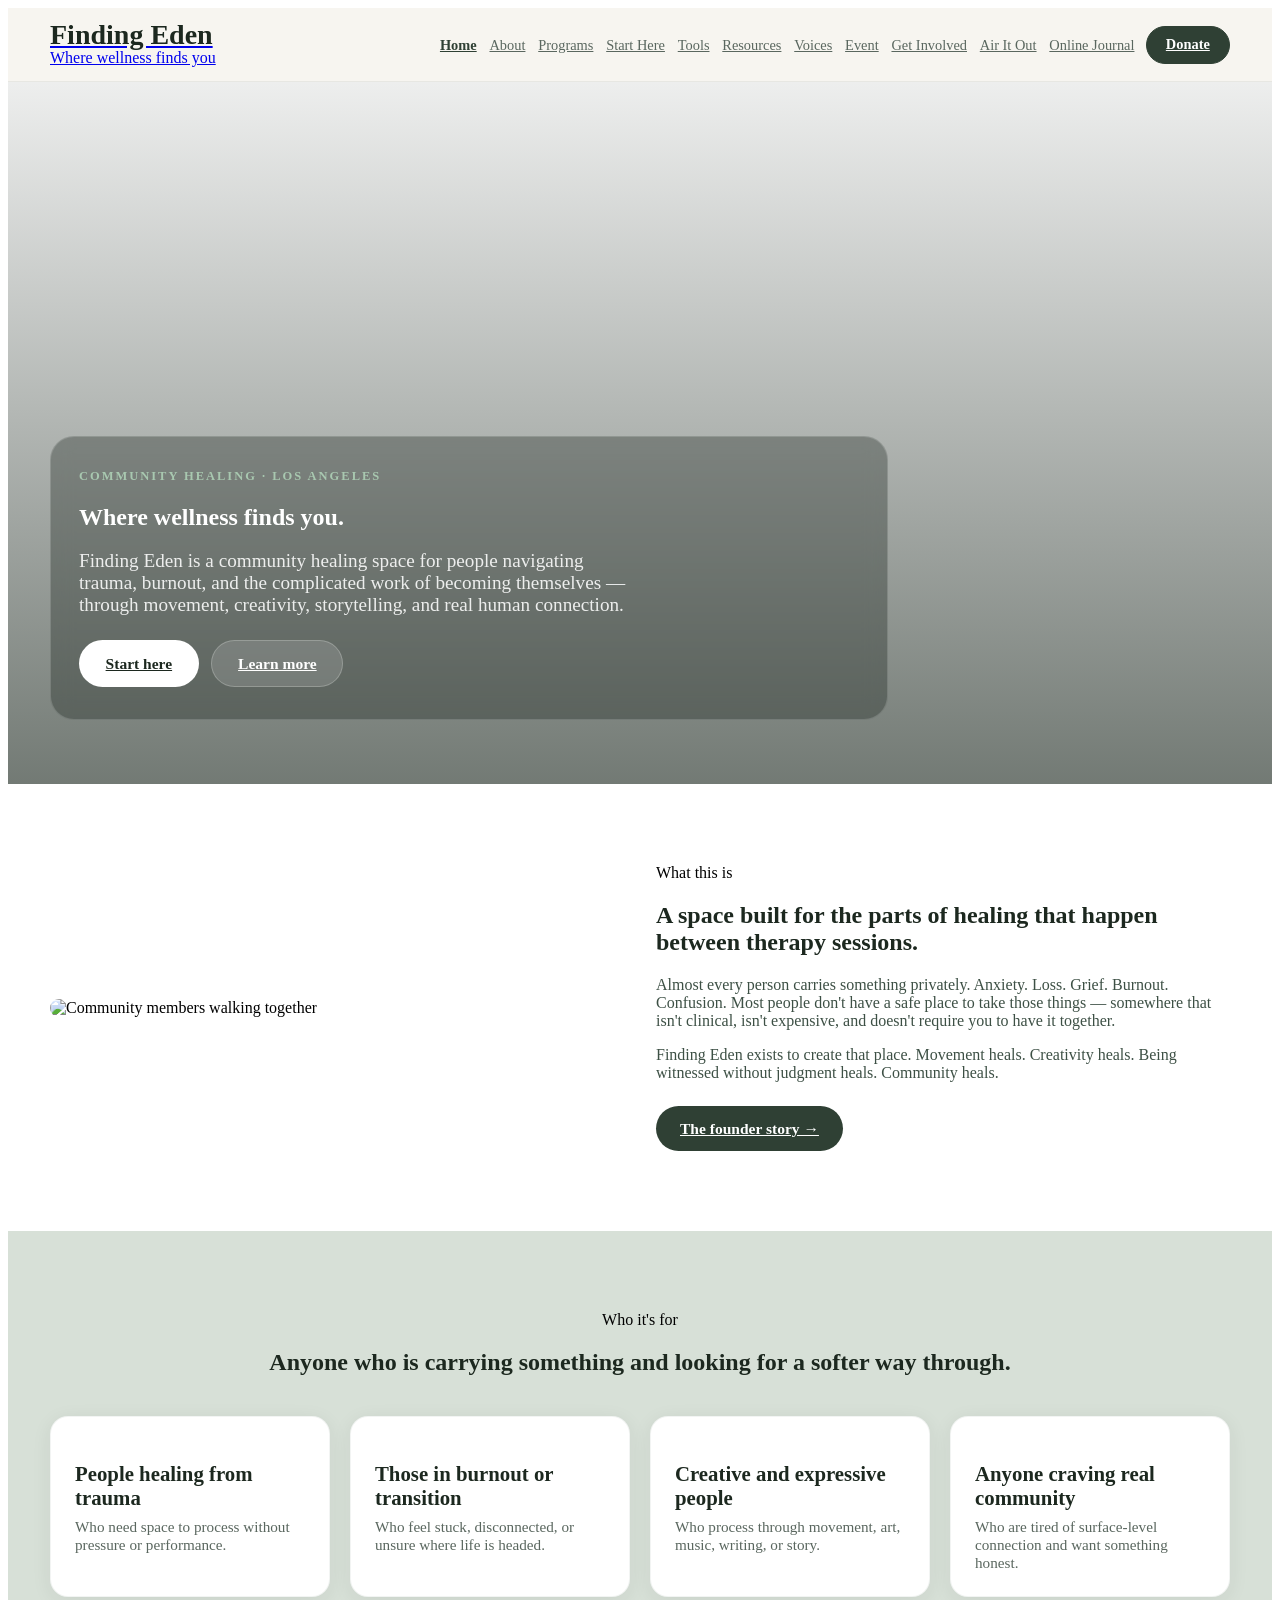
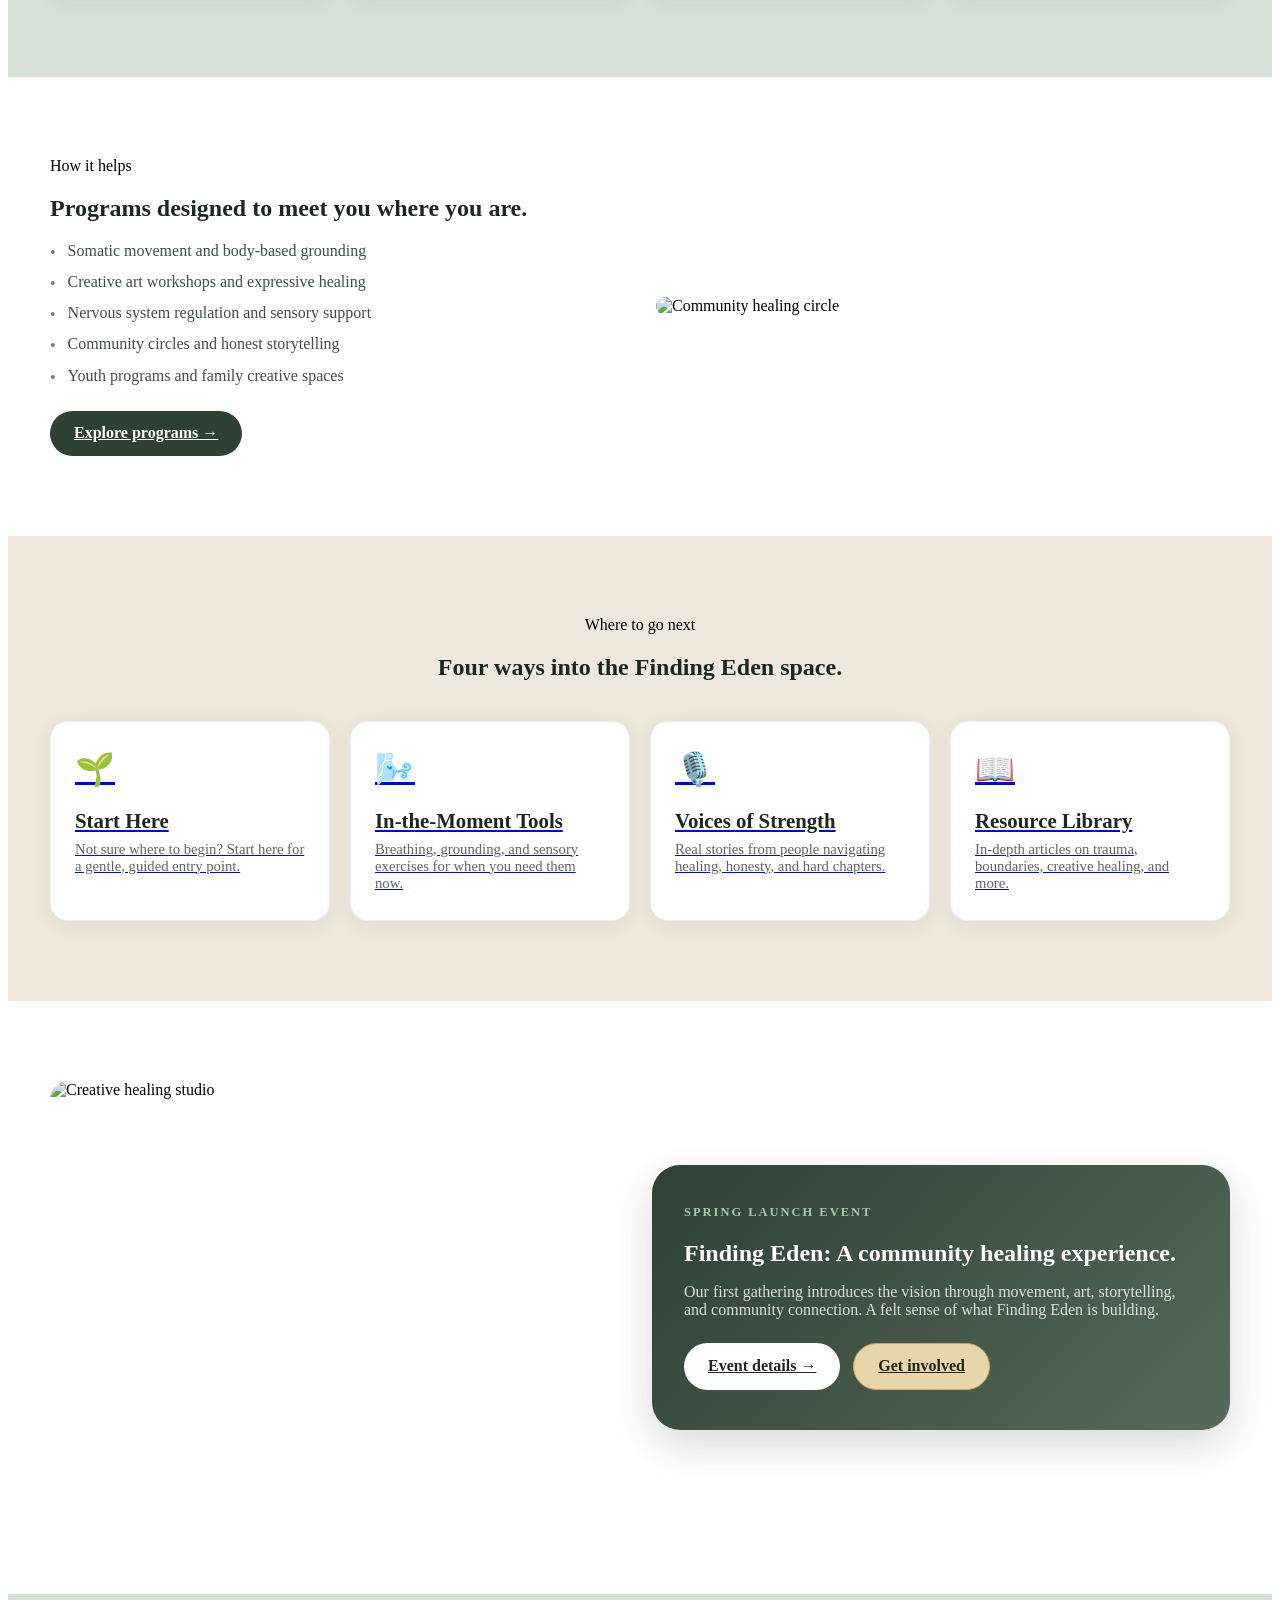
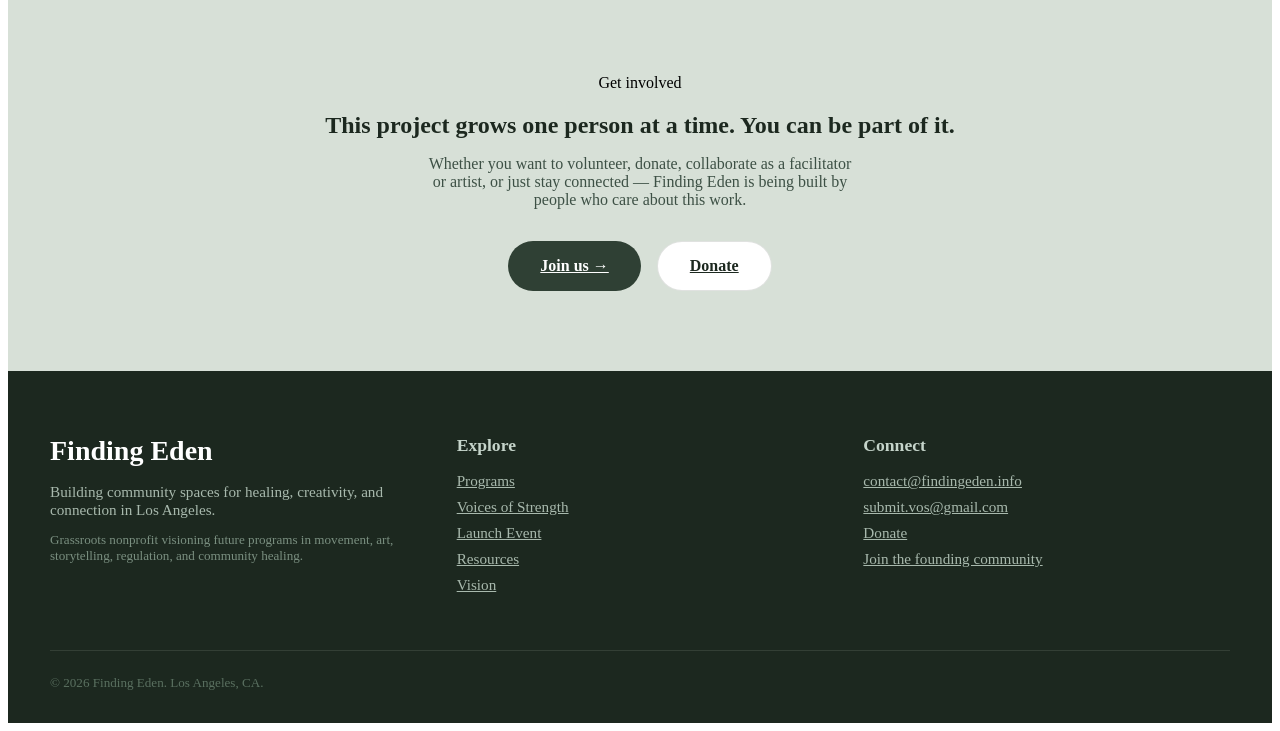
==== commit 6c93d978: "Update index.html" ====
--- a/index.html
+++ b/index.html
@@ -1,151 +1,113 @@
 <!DOCTYPE html>
-<html lang="en">
-<head>
-<meta charset="UTF-8">
-<meta name="viewport" content="width=device-width, initial-scale=1.0">
-<title>Finding Eden</title>
+<!-- saved from url=(0050)https://deploy-ready-%2Dprivatehealing.replit.app/ -->
+<html lang="en"><head><meta http-equiv="Content-Type" content="text/html; charset=UTF-8">
+    
+    <meta name="viewport" content="width=device-width, initial-scale=1.0, maximum-scale=1">
+    <title>Finding Eden</title>
+    <link rel="icon" type="image/svg+xml" href="https://deploy-ready--privatehealing.replit.app/favicon.svg">
+    <link rel="preconnect" href="https://fonts.googleapis.com/">
+    <link rel="preconnect" href="https://fonts.gstatic.com/" crossorigin="">
+    <link href="./index_files/css2" rel="stylesheet">
+    <script type="module" crossorigin="" src="./index_files/index-C8aWWcKi.js.download"></script>
+    <link rel="stylesheet" crossorigin="" href="./index_files/index-ox2lH1y1.css">
+  </head>
+  <body>
+    <div id="root"><div style="display: flex; flex-direction: column; min-height: 100vh;"><header style="position: sticky; top: 0px; z-index: 20; background: rgba(247, 245, 239, 0.93); backdrop-filter: blur(12px); border-bottom: 1px solid rgba(47, 64, 52, 0.08);"><div style="width: min(1180px, 100% - 2rem); margin-inline: auto; display: flex; align-items: center; justify-content: space-between; gap: 1rem; padding: 0.9rem 0px; position: relative;"><a href="https://deploy-ready--privatehealing.replit.app/" style="display: flex; flex-direction: column;"><strong style="font-family: var(--app-font-serif); font-size: 1.75rem; line-height: 0.95; color: rgb(28, 40, 31);">Finding Eden</strong><span class="eden-eyebrow" style="margin: 0px;">Where wellness finds you</span></a><button class="mobile-nav-toggle" aria-label="Toggle navigation" style="display: none; background: none; border: none; font-size: 1.7rem; cursor: pointer; color: rgb(47, 64, 52);">☰</button><nav class="" style="display: flex;"><ul style="display: flex; flex-wrap: wrap; gap: 0.6rem; list-style: none; padding: 0px; margin: 0px; align-items: center;"><li><a href="https://deploy-ready--privatehealing.replit.app/" style="font-size: 0.9rem; color: rgb(47, 64, 52); font-weight: 600; padding: 0.25rem 0.1rem;">Home</a></li><li><a href="https://deploy-ready--privatehealing.replit.app/about" style="font-size: 0.9rem; color: rgb(90, 103, 95); font-weight: 400; padding: 0.25rem 0.1rem;">About</a></li><li><a href="https://deploy-ready--privatehealing.replit.app/programs" style="font-size: 0.9rem; color: rgb(90, 103, 95); font-weight: 400; padding: 0.25rem 0.1rem;">Programs</a></li><li><a href="https://deploy-ready--privatehealing.replit.app/start-here" style="font-size: 0.9rem; color: rgb(90, 103, 95); font-weight: 400; padding: 0.25rem 0.1rem;">Start Here</a></li><li><a href="https://deploy-ready--privatehealing.replit.app/tools" style="font-size: 0.9rem; color: rgb(90, 103, 95); font-weight: 400; padding: 0.25rem 0.1rem;">Tools</a></li><li><a href="https://deploy-ready--privatehealing.replit.app/resources" style="font-size: 0.9rem; color: rgb(90, 103, 95); font-weight: 400; padding: 0.25rem 0.1rem;">Resources</a></li><li><a href="https://deploy-ready--privatehealing.replit.app/voices" style="font-size: 0.9rem; color: rgb(90, 103, 95); font-weight: 400; padding: 0.25rem 0.1rem;">Voices</a></li><li><a href="https://deploy-ready--privatehealing.replit.app/event" style="font-size: 0.9rem; color: rgb(90, 103, 95); font-weight: 400; padding: 0.25rem 0.1rem;">Event</a></li><li><a href="https://deploy-ready--privatehealing.replit.app/get-involved" style="font-size: 0.9rem; color: rgb(90, 103, 95); font-weight: 400; padding: 0.25rem 0.1rem;">Get Involved</a></li></a></li><li><a href="/air-it-out.html" style="font-size: 0.9rem; color: rgb(90, 103, 95); font-weight: 400; padding: 0.25rem 0.1rem;">Air It Out</a></li>
 
-<style>
-body {
-  margin: 0;
-  font-family: 'EB Garamond', serif;
-  background: #f6f4ef;
-  color: #2f3e34;
-}
+<li><a href="https://deploy-ready--privatehealing.replit.app/online-journal" style="font-size: 0.9rem; color: rgb(90, 103, 95); font-weight: 400; padding: 0.25rem 0.1rem;">Online Journal</a></li><li><a href="https://paypal.me/privatehealingla" target="_blank" rel="noopener noreferrer" style="display: inline-flex; align-items: center; background: rgb(47, 64, 52); color: rgb(255, 255, 255); border-radius: 999px; padding: 0.6rem 1.2rem; font-weight: 700; font-size: 0.9rem; border: 1px solid rgb(47, 64, 52);">Donate</a></li></ul></nav></div><style>
+        @media (max-width: 900px) {
+          .mobile-nav-toggle { display: block !important; }
+          header nav {
+            display: none !important;
+            position: absolute;
+            top: 100%;
+            left: 0;
+            right: 0;
+            background: rgba(247,245,239,.98);
+            border-bottom: 1px solid rgba(47,64,52,.1);
+            padding: 1rem;
+            box-shadow: 0 12px 30px rgba(36,49,40,.12);
+          }
+          header nav.nav-open { display: block !important; }
+          header nav ul { flex-direction: column; gap: .5rem; }
+          header nav li { width: 100%; }
+          header nav a { display: block; width: 100%; padding: .5rem 0; }
+        }
+      </style></header><main style="flex: 1 1 0%;"><section style="position: relative; min-height: 78svh; display: grid; align-items: end; background: linear-gradient(rgba(28, 40, 31, 0.08), rgba(28, 40, 31, 0.62)), url(&quot;/images/welcome-space.jpeg&quot;) center center / cover no-repeat; color: rgb(255, 255, 255);"><div style="width: min(1180px, 100% - 2rem); margin-inline: auto; padding: 6rem 0px 4rem;"><div style="width: min(780px, 100%); background: rgba(20, 29, 22, 0.32); border: 1px solid rgba(255, 255, 255, 0.16); backdrop-filter: blur(10px); border-radius: 24px; padding: 2rem 1.75rem;"><span style="letter-spacing: 0.16em; text-transform: uppercase; font-size: 0.78rem; color: rgb(168, 200, 176); font-weight: 700; display: block; margin-bottom: 0.75rem;">Community healing · Los Angeles</span><h1 style="color: rgb(255, 255, 255); margin-bottom: 1rem; font-family: var(--app-font-serif);">Where wellness finds you.</h1><p style="font-size: 1.2rem; color: rgba(255, 255, 255, 0.88); max-width: 58ch; margin-bottom: 1.5rem;">Finding Eden is a community healing space for people navigating trauma, burnout, and the complicated work of becoming themselves — through movement, creativity, storytelling, and real human connection.</p><div style="display: flex; flex-wrap: wrap; gap: 0.8rem;"><a href="https://deploy-ready--privatehealing.replit.app/start-here" style="display: inline-flex; align-items: center; background: rgb(255, 255, 255); color: rgb(28, 40, 31); border-radius: 999px; padding: 0.85rem 1.6rem; font-weight: 700; font-size: 0.97rem; border: 1px solid rgba(255, 255, 255, 0.3);">Start here</a><a href="https://deploy-ready--privatehealing.replit.app/#what-this-is" style="display: inline-flex; align-items: center; background: rgba(255, 255, 255, 0.14); color: rgb(255, 255, 255); border-radius: 999px; padding: 0.85rem 1.6rem; font-weight: 600; font-size: 0.97rem; border: 1px solid rgba(255, 255, 255, 0.22);">Learn more</a></div></div></div></section><section id="what-this-is" style="padding: 5rem 0px;"><div style="width: min(1180px, 100% - 2rem); margin-inline: auto; display: grid; grid-template-columns: repeat(auto-fit, minmax(300px, 1fr)); gap: 2rem; align-items: center;"><div><img alt="Community members walking together" src="./index_files/community-walk.jpeg" style="width: 100%; border-radius: 18px; aspect-ratio: 4 / 3; object-fit: cover;"></div><div><span class="eden-eyebrow">What this is</span><h2 style="font-family: var(--app-font-serif); color: rgb(28, 40, 31);">A space built for the parts of healing that happen between therapy sessions.</h2><p style="color: rgb(61, 80, 69);">Almost every person carries something privately. Anxiety. Loss. Grief. Burnout. Confusion. Most people don't have a safe place to take those things — somewhere that isn't clinical, isn't expensive, and doesn't require you to have it together.</p><p style="color: rgb(61, 80, 69);">Finding Eden exists to create that place. Movement heals. Creativity heals. Being witnessed without judgment heals. Community heals.</p><a href="https://deploy-ready--privatehealing.replit.app/about" style="display: inline-flex; align-items: center; background: rgb(47, 64, 52); color: rgb(255, 255, 255); border-radius: 999px; padding: 0.85rem 1.5rem; font-weight: 700; font-size: 0.97rem; margin-top: 0.5rem;">The founder story →</a></div></div></section><section style="padding: 5rem 0px; background: rgb(215, 224, 215);"><div style="width: min(1180px, 100% - 2rem); margin-inline: auto;"><div style="text-align: center; margin-bottom: 2.5rem;"><span class="eden-eyebrow">Who it's for</span><h2 style="font-family: var(--app-font-serif); color: rgb(28, 40, 31);">Anyone who is carrying something and looking for a softer way through.</h2></div><div style="display: grid; grid-template-columns: repeat(auto-fit, minmax(240px, 1fr)); gap: 1.25rem;"><div style="background: rgb(255, 255, 255); border-radius: 18px; padding: 1.5rem; border: 1px solid rgba(47, 64, 52, 0.06); box-shadow: rgba(36, 49, 40, 0.07) 0px 4px 20px;"><h3 style="font-family: var(--app-font-serif); font-size: 1.3rem; color: rgb(28, 40, 31); margin-bottom: 0.5rem;">People healing from trauma</h3><p style="color: rgb(90, 103, 95); margin: 0px; font-size: 0.95rem;">Who need space to process without pressure or performance.</p></div><div style="background: rgb(255, 255, 255); border-radius: 18px; padding: 1.5rem; border: 1px solid rgba(47, 64, 52, 0.06); box-shadow: rgba(36, 49, 40, 0.07) 0px 4px 20px;"><h3 style="font-family: var(--app-font-serif); font-size: 1.3rem; color: rgb(28, 40, 31); margin-bottom: 0.5rem;">Those in burnout or transition</h3><p style="color: rgb(90, 103, 95); margin: 0px; font-size: 0.95rem;">Who feel stuck, disconnected, or unsure where life is headed.</p></div><div style="background: rgb(255, 255, 255); border-radius: 18px; padding: 1.5rem; border: 1px solid rgba(47, 64, 52, 0.06); box-shadow: rgba(36, 49, 40, 0.07) 0px 4px 20px;"><h3 style="font-family: var(--app-font-serif); font-size: 1.3rem; color: rgb(28, 40, 31); margin-bottom: 0.5rem;">Creative and expressive people</h3><p style="color: rgb(90, 103, 95); margin: 0px; font-size: 0.95rem;">Who process through movement, art, music, writing, or story.</p></div><div style="background: rgb(255, 255, 255); border-radius: 18px; padding: 1.5rem; border: 1px solid rgba(47, 64, 52, 0.06); box-shadow: rgba(36, 49, 40, 0.07) 0px 4px 20px;"><h3 style="font-family: var(--app-font-serif); font-size: 1.3rem; color: rgb(28, 40, 31); margin-bottom: 0.5rem;">Anyone craving real community</h3><p style="color: rgb(90, 103, 95); margin: 0px; font-size: 0.95rem;">Who are tired of surface-level connection and want something honest.</p></div></div></div></section><section style="padding: 5rem 0px;"><div style="width: min(1180px, 100% - 2rem); margin-inline: auto; display: grid; grid-template-columns: repeat(auto-fit, minmax(300px, 1fr)); gap: 2rem; align-items: center;"><div><span class="eden-eyebrow">How it helps</span><h2 style="font-family: var(--app-font-serif); color: rgb(28, 40, 31);">Programs designed to meet you where you are.</h2><ul style="list-style: none; padding: 0px; margin: 1rem 0px 1.5rem; display: grid; gap: 0.7rem;"><li style="display: flex; gap: 0.75rem; align-items: flex-start; color: rgb(61, 80, 69);"><span style="color: rgb(111, 128, 114); flex-shrink: 0; margin-top: 2px;">•</span>Somatic movement and body-based grounding</li><li style="display: flex; gap: 0.75rem; align-items: flex-start; color: rgb(61, 80, 69);"><span style="color: rgb(111, 128, 114); flex-shrink: 0; margin-top: 2px;">•</span>Creative art workshops and expressive healing</li><li style="display: flex; gap: 0.75rem; align-items: flex-start; color: rgb(61, 80, 69);"><span style="color: rgb(111, 128, 114); flex-shrink: 0; margin-top: 2px;">•</span>Nervous system regulation and sensory support</li><li style="display: flex; gap: 0.75rem; align-items: flex-start; color: rgb(61, 80, 69);"><span style="color: rgb(111, 128, 114); flex-shrink: 0; margin-top: 2px;">•</span>Community circles and honest storytelling</li><li style="display: flex; gap: 0.75rem; align-items: flex-start; color: rgb(61, 80, 69);"><span style="color: rgb(111, 128, 114); flex-shrink: 0; margin-top: 2px;">•</span>Youth programs and family creative spaces</li></ul><a href="https://deploy-ready--privatehealing.replit.app/programs" style="display: inline-flex; align-items: center; background: rgb(47, 64, 52); color: rgb(255, 255, 255); border-radius: 999px; padding: 0.85rem 1.5rem; font-weight: 700;">Explore programs →</a></div><div><img alt="Community healing circle" src="./index_files/group-circle.jpeg" style="width: 100%; border-radius: 18px; aspect-ratio: 4 / 3; object-fit: cover;"></div></div></section><section style="padding: 5rem 0px; background: rgb(238, 231, 219);"><div style="width: min(1180px, 100% - 2rem); margin-inline: auto;"><div style="text-align: center; margin-bottom: 2.5rem;"><span class="eden-eyebrow">Where to go next</span><h2 style="font-family: var(--app-font-serif); color: rgb(28, 40, 31);">Four ways into the Finding Eden space.</h2></div><div style="display: grid; grid-template-columns: repeat(auto-fit, minmax(240px, 1fr)); gap: 1.25rem;"><a href="https://deploy-ready--privatehealing.replit.app/start-here" style="display: block; background: rgb(255, 255, 255); border-radius: 18px; padding: 1.75rem 1.5rem; border: 1px solid rgba(47, 64, 52, 0.07); box-shadow: rgba(36, 49, 40, 0.07) 0px 4px 20px; transition: transform 0.2s, box-shadow 0.2s;"><div style="font-size: 2rem; margin-bottom: 0.75rem;">🌱</div><h3 style="font-family: var(--app-font-serif); font-size: 1.3rem; color: rgb(28, 40, 31); margin-bottom: 0.5rem;">Start Here</h3><p style="color: rgb(90, 103, 95); margin: 0px; font-size: 0.92rem;">Not sure where to begin? Start here for a gentle, guided entry point.</p></a><a href="https://deploy-ready--privatehealing.replit.app/tools" style="display: block; background: rgb(255, 255, 255); border-radius: 18px; padding: 1.75rem 1.5rem; border: 1px solid rgba(47, 64, 52, 0.07); box-shadow: rgba(36, 49, 40, 0.07) 0px 4px 20px; transition: transform 0.2s, box-shadow 0.2s;"><div style="font-size: 2rem; margin-bottom: 0.75rem;">🌬️</div><h3 style="font-family: var(--app-font-serif); font-size: 1.3rem; color: rgb(28, 40, 31); margin-bottom: 0.5rem;">In-the-Moment Tools</h3><p style="color: rgb(90, 103, 95); margin: 0px; font-size: 0.92rem;">Breathing, grounding, and sensory exercises for when you need them now.</p></a><a href="https://deploy-ready--privatehealing.replit.app/voices" style="display: block; background: rgb(255, 255, 255); border-radius: 18px; padding: 1.75rem 1.5rem; border: 1px solid rgba(47, 64, 52, 0.07); box-shadow: rgba(36, 49, 40, 0.07) 0px 4px 20px; transition: transform 0.2s, box-shadow 0.2s;"><div style="font-size: 2rem; margin-bottom: 0.75rem;">🎙️</div><h3 style="font-family: var(--app-font-serif); font-size: 1.3rem; color: rgb(28, 40, 31); margin-bottom: 0.5rem;">Voices of Strength</h3><p style="color: rgb(90, 103, 95); margin: 0px; font-size: 0.92rem;">Real stories from people navigating healing, honesty, and hard chapters.</p></a><a href="https://deploy-ready--privatehealing.replit.app/resources" style="display: block; background: rgb(255, 255, 255); border-radius: 18px; padding: 1.75rem 1.5rem; border: 1px solid rgba(47, 64, 52, 0.07); box-shadow: rgba(36, 49, 40, 0.07) 0px 4px 20px; transition: transform 0.2s, box-shadow 0.2s;"><div style="font-size: 2rem; margin-bottom: 0.75rem;">📖</div><h3 style="font-family: var(--app-font-serif); font-size: 1.3rem; color: rgb(28, 40, 31); margin-bottom: 0.5rem;">Resource Library</h3><p style="color: rgb(90, 103, 95); margin: 0px; font-size: 0.92rem;">In-depth articles on trauma, boundaries, creative healing, and more.</p></a></div></div></section><section style="padding: 5rem 0px;"><div style="width: min(1180px, 100% - 2rem); margin-inline: auto;"><div style="display: grid; grid-template-columns: repeat(auto-fit, minmax(300px, 1fr)); gap: 1.5rem; align-items: center;"><img alt="Creative healing studio" src="./index_files/creative-studio.jpeg" style="width: 100%; border-radius: 18px; aspect-ratio: 4 / 3; object-fit: cover;"><div style="background: linear-gradient(135deg, rgb(47, 64, 52), rgb(86, 107, 91)); color: rgb(255, 255, 255); border-radius: 28px; padding: 2.5rem 2rem; box-shadow: rgba(36, 49, 40, 0.18) 0px 14px 40px;"><span style="letter-spacing: 0.16em; text-transform: uppercase; font-size: 0.78rem; color: rgb(168, 200, 176); font-weight: 700; display: block; margin-bottom: 0.75rem;">Spring launch event</span><h2 style="font-family: var(--app-font-serif); color: rgb(255, 255, 255); margin-bottom: 1rem;">Finding Eden: A community healing experience.</h2><p style="color: rgba(255, 255, 255, 0.82); margin-bottom: 1.5rem;">Our first gathering introduces the vision through movement, art, storytelling, and community connection. A felt sense of what Finding Eden is building.</p><div style="display: flex; flex-wrap: wrap; gap: 0.8rem;"><a href="https://deploy-ready--privatehealing.replit.app/event" style="display: inline-flex; align-items: center; background: rgb(255, 255, 255); color: rgb(28, 40, 31); border-radius: 999px; padding: 0.85rem 1.5rem; font-weight: 700;">Event details →</a><a href="https://deploy-ready--privatehealing.replit.app/get-involved" style="display: inline-flex; align-items: center; background: rgb(232, 214, 170); color: rgb(27, 36, 29); border-radius: 999px; padding: 0.85rem 1.5rem; font-weight: 700; border: 1px solid rgb(195, 170, 111);">Get involved</a></div></div></div></div></section><section style="padding: 5rem 0px; background: rgb(215, 224, 215);"><div style="width: min(1180px, 100% - 2rem); margin-inline: auto; text-align: center;"><span class="eden-eyebrow">Get involved</span><h2 style="font-family: var(--app-font-serif); color: rgb(28, 40, 31); max-width: 700px; margin-inline: auto; margin-bottom: 1rem;">This project grows one person at a time. You can be part of it.</h2><p style="color: rgb(61, 80, 69); max-width: 55ch; margin-inline: auto; margin-bottom: 2rem;">Whether you want to volunteer, donate, collaborate as a facilitator or artist, or just stay connected — Finding Eden is being built by people who care about this work.</p><div style="display: flex; flex-wrap: wrap; gap: 1rem; justify-content: center;"><a href="https://deploy-ready--privatehealing.replit.app/get-involved" style="display: inline-flex; align-items: center; background: rgb(47, 64, 52); color: rgb(255, 255, 255); border-radius: 999px; padding: 0.95rem 2rem; font-weight: 700;">Join us →</a><a href="https://pay.findingeden.info/donate" target="_blank" rel="noopener noreferrer" style="display: inline-flex; align-items: center; background: rgb(255, 255, 255); color: rgb(28, 40, 31); border-radius: 999px; padding: 0.95rem 2rem; font-weight: 700; border: 1px solid rgba(47, 64, 52, 0.15);">Donate</a></div></div></section></main><footer style="background: rgb(28, 40, 31); color: rgb(215, 224, 215); padding: 4rem 0px 2rem; margin-top: auto;"><div style="width: min(1180px, 100% - 2rem); margin-inline: auto; display: grid; grid-template-columns: repeat(auto-fit, minmax(200px, 1fr)); gap: 2.5rem;"><div><h3 style="font-family: var(--app-font-serif); font-size: 1.75rem; color: rgb(255, 255, 255); margin: 0px 0px 0.75rem;">Finding Eden</h3><p style="color: rgb(168, 185, 173); font-size: 0.95rem; margin-bottom: 0.5rem;">Building community spaces for healing, creativity, and connection in Los Angeles.</p><p style="color: rgb(122, 143, 128); font-size: 0.82rem;">Grassroots nonprofit visioning future programs in movement, art, storytelling, regulation, and community healing.</p></div><div><h4 style="font-family: var(--app-font-serif); color: rgb(197, 212, 202); margin: 0px 0px 1rem; font-size: 1.1rem;">Explore</h4><p style="margin: 0px 0px 0.5rem;"><a href="https://deploy-ready--privatehealing.replit.app/programs" style="color: rgb(168, 185, 173); font-size: 0.95rem;">Programs</a></p><p style="margin: 0px 0px 0.5rem;"><a href="https://deploy-ready--privatehealing.replit.app/voices" style="color: rgb(168, 185, 173); font-size: 0.95rem;">Voices of Strength</a></p><p style="margin: 0px 0px 0.5rem;"><a href="https://deploy-ready--privatehealing.replit.app/event" style="color: rgb(168, 185, 173); font-size: 0.95rem;">Launch Event</a></p><p style="margin: 0px 0px 0.5rem;"><a href="https://deploy-ready--privatehealing.replit.app/resources" style="color: rgb(168, 185, 173); font-size: 0.95rem;">Resources</a></p><p style="margin: 0px 0px 0.5rem;"><a href="https://deploy-ready--privatehealing.replit.app/vision" style="color: rgb(168, 185, 173); font-size: 0.95rem;">Vision</a></p></div><div><h4 style="font-family: var(--app-font-serif); color: rgb(197, 212, 202); margin: 0px 0px 1rem; font-size: 1.1rem;">Connect</h4><p style="margin: 0px 0px 0.5rem;"><a href="mailto:contact@findingeden.info" style="color: rgb(168, 185, 173); font-size: 0.95rem;">contact@findingeden.info</a></p><p style="margin: 0px 0px 0.5rem;"><a href="mailto:submit.vos@gmail.com" style="color: rgb(168, 185, 173); font-size: 0.95rem;">submit.vos@gmail.com</a></p><p style="margin: 0px 0px 0.5rem;"><a href="https://pay.findingeden.info/donate" target="_blank" rel="noopener noreferrer" style="color: rgb(168, 185, 173); font-size: 0.95rem;">Donate</a></p><p style="margin: 0px 0px 0.5rem;"><a href="https://deploy-ready--privatehealing.replit.app/get-involved" style="color: rgb(168, 185, 173); font-size: 0.95rem;">Join the founding community</a></p></div></div><div style="width: min(1180px, 100% - 2rem); margin-inline: auto; margin-top: 3rem; padding-top: 1.5rem; border-top: 1px solid rgba(215, 224, 215, 0.12); color: rgb(90, 112, 96); font-size: 0.82rem;">© 2026 Finding Eden. Los Angeles, CA.</div></footer></div></div>
+  <script src="./index_files/replit-pill.global.js.download" data-referral-code="lxac3g067leb" data-repl-id="79d1fc25-9d14-4a41-826c-2e726e7b0f5e"></script>
 
-.nav {
-  display: flex;
-  justify-content: space-between;
-  padding: 18px 28px;
-  background: #ffffff;
-  border-bottom: 1px solid #eee;
-}
-
-.nav a {
-  text-decoration: none;
-  color: #2f3e34;
-  font-size: 15px;
-}
-
-.container {
-  max-width: 1100px;
-  margin: auto;
-  padding: 40px 24px;
-}
-
-.hero {
-  height: 70vh;
-  background-size: cover;
-  background-position: center;
-  display: flex;
-  align-items: center;
-  padding: 40px;
-}
-
-.hero h1 {
-  font-size: 48px;
-  max-width: 600px;
-}
-
-.section {
-  margin-bottom: 80px;
-}
-
-.section img {
-  width: 100%;
-  border-radius: 18px;
-  margin-bottom: 20px;
-}
-
-h2 {
-  font-size: 32px;
-  margin-bottom: 10px;
-}
-
-p {
-  font-size: 18px;
-  line-height: 1.6;
-  color: #4a5a4f;
-}
-
-.cta {
-  background: #2f4a3c;
-  color: white;
-  padding: 50px;
-  border-radius: 24px;
-  text-align: left;
-}
-
-.btn {
-  display: inline-block;
-  margin-top: 20px;
-  padding: 14px 22px;
-  border-radius: 40px;
-  background: #e8d3a3;
-  color: #2f3e34;
-  text-decoration: none;
-  font-weight: 600;
-}
-</style>
+<div id="replit-pill-host"><template shadowrootmode="closed"><style>
+        #replit-pill {
+          position: fixed;
+          bottom: 48px;
+          right: 48px;
+          border-radius: 120px;
+          font-family: system-ui, -apple-system, BlinkMacSystemFont, sans-serif;
+          font-size: 12px;
+          display: inline-flex;
+          align-items: center;
+          gap: 6px;
+          padding: 6px 12px;
+          z-index: 1000000;
+          white-space: nowrap;
+          cursor: pointer;
+          overflow: hidden;
+          background-color: rgba(0, 0, 0, 0.4);
+          backdrop-filter: blur(6px);
+          -webkit-backdrop-filter: blur(6px);
+          color: #f0f2f6;
+          box-shadow: 1px 1px 1px 0px rgba(0, 0, 0, 0.05), 1px 1px 1px 0px rgba(255, 255, 255, 0.1);
+          transition: transform 0.2s ease;
+        }
+        #replit-pill:hover {
+          transform: scale(1.05);
+        }
+        #replit-pill .shimmer {
+          position: absolute;
+          inset: 0;
+          transform: translateX(-100%);
+          transition: transform 0.7s ease-in-out;
+          background: linear-gradient(to right, transparent, rgba(255, 255, 255, 0.1), transparent);
+          pointer-events: none;
+        }
+        #replit-pill:hover .shimmer {
+          transform: translateX(100%);
+        }
+        #replit-pill .badge-content {
+          display: inline-flex;
+          align-items: center;
+          gap: 6px;
+          position: relative;
+          flex: 0 0 auto;
+        }
+        #replit-pill .replit-logo {
+          color: #f0f2f6;
+        }
+        #replit-pill .replit-text {
+          font-weight: 500;
+          line-height: 20px;
+          color: #f0f2f6;
+        }
+        #replit-pill .close-button {
+          display: inline-flex;
+          align-items: center;
+          justify-content: center;
+          padding: 2px;
+          flex: 0 0 auto;
+          border-radius: 64px;
+          width: 12px;
+          height: 12px;
+          min-width: 0;
+          cursor: pointer;
+          border: none;
+          box-sizing: border-box;
+          background-color: transparent;
+          transition: background-color 0.2s ease;
+        }
+        </style>
 </head>
 
 <body>
 
-<div class="nav">
-  <div><strong>Finding Eden</strong></div>
-  <div>
-    <a href="/index.html">Home</a>
-<a href="/about.html">About</a>
-<a href="/programs.html">Programs</a>
-<a href="/start-here.html">Start Here</a>
-<a href="/tools.html">Tools</a>
-<a href="/resources.html">Resources</a>
-<a href="/voices.html">Voices</a>
-<a href="/event.html">Event</a>
-<a href="/get-involved.html">Get Involved</a>
-<a href="/donate.html">Donate</a>
-<a href="/online-journal">Journal</a>
-<a href="/air-it-out">Air It Out</a>
-  </div>
-</div>
-
-<div class="hero">
-  <h1>Where wellness finds you.</h1>
-</div>
-
-<div class="container">
-
-<div class="section">
-<img src="/assets/somatic.jpeg">
-<h2>Somatic Movement</h2>
-<p>Grounding and nervous system regulation.</p>
-</div>
-
-<div class="section">
-<img src="/assets/storytelling.jpeg">
-<h2>Storytelling & Voices</h2>
-<p>Real experiences shared safely.</p>
-</div>
-
-<div class="section">
-<img src="/assets/youth.jpeg">
-<h2>Youth Programs</h2>
-<p>Creative healing spaces for younger generations.</p>
-</div>
-
-<div class="section">
-<img src="/assets/art.jpeg">
-<h2>Creative Expression</h2>
-<p>Art as emotional processing.</p>
-</div>
-
-<div class="section">
-<img src="/assets/community.jpeg">
-<h2>Community Circles</h2>
-<p>Connection without performance.</p>
-</div>
-
-</div>
-
 </body>
 </html>
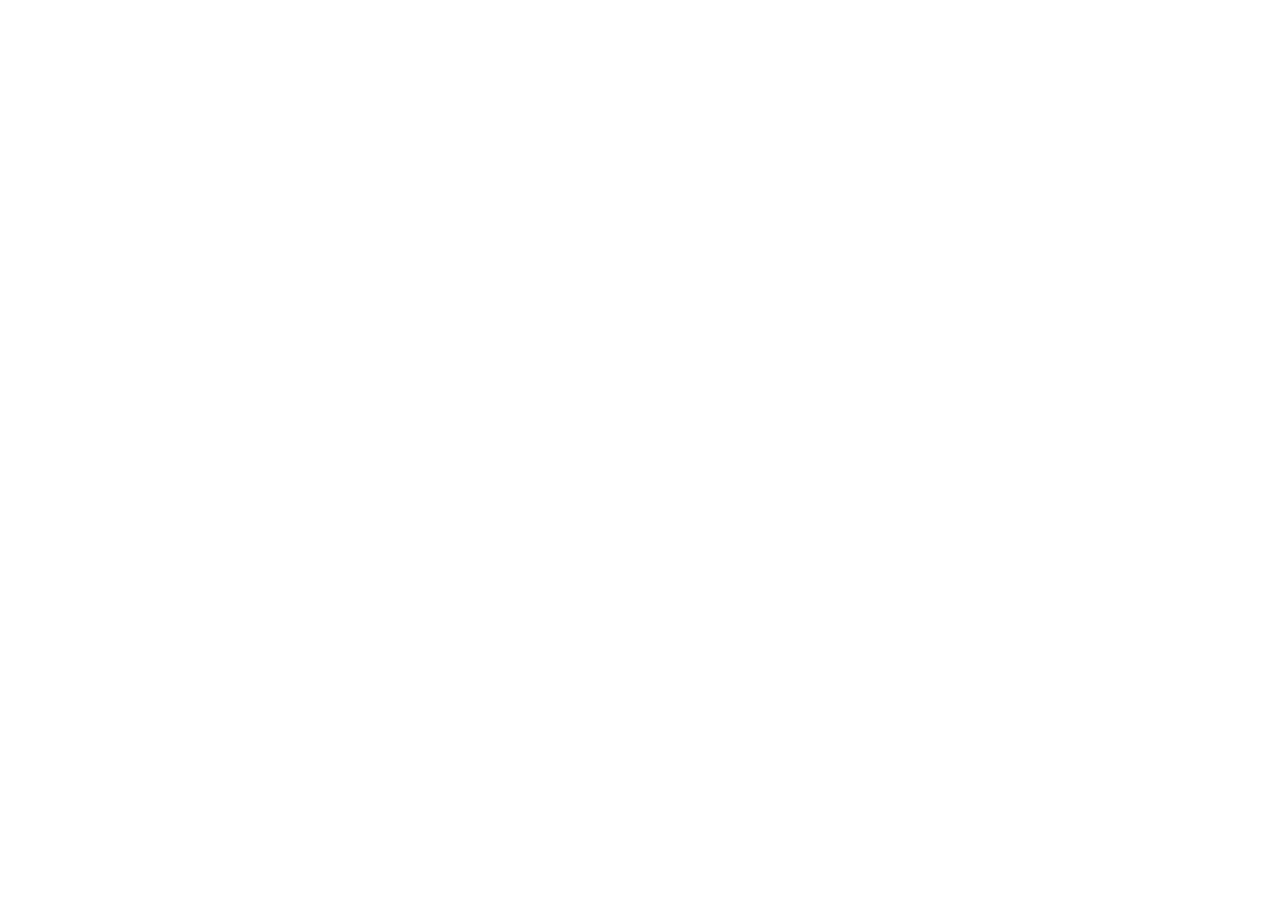
==== commit b56e6251: "Add files via upload" ====
--- a/index.html
+++ b/index.html
@@ -1,113 +1,114 @@
 <!DOCTYPE html>
-<!-- saved from url=(0050)https://deploy-ready-%2Dprivatehealing.replit.app/ -->
-<html lang="en"><head><meta http-equiv="Content-Type" content="text/html; charset=UTF-8">
-    
-    <meta name="viewport" content="width=device-width, initial-scale=1.0, maximum-scale=1">
-    <title>Finding Eden</title>
-    <link rel="icon" type="image/svg+xml" href="https://deploy-ready--privatehealing.replit.app/favicon.svg">
-    <link rel="preconnect" href="https://fonts.googleapis.com/">
-    <link rel="preconnect" href="https://fonts.gstatic.com/" crossorigin="">
-    <link href="./index_files/css2" rel="stylesheet">
-    <script type="module" crossorigin="" src="./index_files/index-C8aWWcKi.js.download"></script>
-    <link rel="stylesheet" crossorigin="" href="./index_files/index-ox2lH1y1.css">
-  </head>
-  <body>
-    <div id="root"><div style="display: flex; flex-direction: column; min-height: 100vh;"><header style="position: sticky; top: 0px; z-index: 20; background: rgba(247, 245, 239, 0.93); backdrop-filter: blur(12px); border-bottom: 1px solid rgba(47, 64, 52, 0.08);"><div style="width: min(1180px, 100% - 2rem); margin-inline: auto; display: flex; align-items: center; justify-content: space-between; gap: 1rem; padding: 0.9rem 0px; position: relative;"><a href="https://deploy-ready--privatehealing.replit.app/" style="display: flex; flex-direction: column;"><strong style="font-family: var(--app-font-serif); font-size: 1.75rem; line-height: 0.95; color: rgb(28, 40, 31);">Finding Eden</strong><span class="eden-eyebrow" style="margin: 0px;">Where wellness finds you</span></a><button class="mobile-nav-toggle" aria-label="Toggle navigation" style="display: none; background: none; border: none; font-size: 1.7rem; cursor: pointer; color: rgb(47, 64, 52);">☰</button><nav class="" style="display: flex;"><ul style="display: flex; flex-wrap: wrap; gap: 0.6rem; list-style: none; padding: 0px; margin: 0px; align-items: center;"><li><a href="https://deploy-ready--privatehealing.replit.app/" style="font-size: 0.9rem; color: rgb(47, 64, 52); font-weight: 600; padding: 0.25rem 0.1rem;">Home</a></li><li><a href="https://deploy-ready--privatehealing.replit.app/about" style="font-size: 0.9rem; color: rgb(90, 103, 95); font-weight: 400; padding: 0.25rem 0.1rem;">About</a></li><li><a href="https://deploy-ready--privatehealing.replit.app/programs" style="font-size: 0.9rem; color: rgb(90, 103, 95); font-weight: 400; padding: 0.25rem 0.1rem;">Programs</a></li><li><a href="https://deploy-ready--privatehealing.replit.app/start-here" style="font-size: 0.9rem; color: rgb(90, 103, 95); font-weight: 400; padding: 0.25rem 0.1rem;">Start Here</a></li><li><a href="https://deploy-ready--privatehealing.replit.app/tools" style="font-size: 0.9rem; color: rgb(90, 103, 95); font-weight: 400; padding: 0.25rem 0.1rem;">Tools</a></li><li><a href="https://deploy-ready--privatehealing.replit.app/resources" style="font-size: 0.9rem; color: rgb(90, 103, 95); font-weight: 400; padding: 0.25rem 0.1rem;">Resources</a></li><li><a href="https://deploy-ready--privatehealing.replit.app/voices" style="font-size: 0.9rem; color: rgb(90, 103, 95); font-weight: 400; padding: 0.25rem 0.1rem;">Voices</a></li><li><a href="https://deploy-ready--privatehealing.replit.app/event" style="font-size: 0.9rem; color: rgb(90, 103, 95); font-weight: 400; padding: 0.25rem 0.1rem;">Event</a></li><li><a href="https://deploy-ready--privatehealing.replit.app/get-involved" style="font-size: 0.9rem; color: rgb(90, 103, 95); font-weight: 400; padding: 0.25rem 0.1rem;">Get Involved</a></li></a></li><li><a href="/air-it-out.html" style="font-size: 0.9rem; color: rgb(90, 103, 95); font-weight: 400; padding: 0.25rem 0.1rem;">Air It Out</a></li>
+<html lang="en">
+<head>
+  <meta charset="UTF-8">
+  <meta name="viewport" content="width=device-width, initial-scale=1.0, maximum-scale=1">
+  <title>Finding Eden</title>
 
-<li><a href="https://deploy-ready--privatehealing.replit.app/online-journal" style="font-size: 0.9rem; color: rgb(90, 103, 95); font-weight: 400; padding: 0.25rem 0.1rem;">Online Journal</a></li><li><a href="https://paypal.me/privatehealingla" target="_blank" rel="noopener noreferrer" style="display: inline-flex; align-items: center; background: rgb(47, 64, 52); color: rgb(255, 255, 255); border-radius: 999px; padding: 0.6rem 1.2rem; font-weight: 700; font-size: 0.9rem; border: 1px solid rgb(47, 64, 52);">Donate</a></li></ul></nav></div><style>
-        @media (max-width: 900px) {
-          .mobile-nav-toggle { display: block !important; }
-          header nav {
-            display: none !important;
-            position: absolute;
-            top: 100%;
-            left: 0;
-            right: 0;
-            background: rgba(247,245,239,.98);
-            border-bottom: 1px solid rgba(47,64,52,.1);
-            padding: 1rem;
-            box-shadow: 0 12px 30px rgba(36,49,40,.12);
-          }
-          header nav.nav-open { display: block !important; }
-          header nav ul { flex-direction: column; gap: .5rem; }
-          header nav li { width: 100%; }
-          header nav a { display: block; width: 100%; padding: .5rem 0; }
-        }
-      </style></header><main style="flex: 1 1 0%;"><section style="position: relative; min-height: 78svh; display: grid; align-items: end; background: linear-gradient(rgba(28, 40, 31, 0.08), rgba(28, 40, 31, 0.62)), url(&quot;/images/welcome-space.jpeg&quot;) center center / cover no-repeat; color: rgb(255, 255, 255);"><div style="width: min(1180px, 100% - 2rem); margin-inline: auto; padding: 6rem 0px 4rem;"><div style="width: min(780px, 100%); background: rgba(20, 29, 22, 0.32); border: 1px solid rgba(255, 255, 255, 0.16); backdrop-filter: blur(10px); border-radius: 24px; padding: 2rem 1.75rem;"><span style="letter-spacing: 0.16em; text-transform: uppercase; font-size: 0.78rem; color: rgb(168, 200, 176); font-weight: 700; display: block; margin-bottom: 0.75rem;">Community healing · Los Angeles</span><h1 style="color: rgb(255, 255, 255); margin-bottom: 1rem; font-family: var(--app-font-serif);">Where wellness finds you.</h1><p style="font-size: 1.2rem; color: rgba(255, 255, 255, 0.88); max-width: 58ch; margin-bottom: 1.5rem;">Finding Eden is a community healing space for people navigating trauma, burnout, and the complicated work of becoming themselves — through movement, creativity, storytelling, and real human connection.</p><div style="display: flex; flex-wrap: wrap; gap: 0.8rem;"><a href="https://deploy-ready--privatehealing.replit.app/start-here" style="display: inline-flex; align-items: center; background: rgb(255, 255, 255); color: rgb(28, 40, 31); border-radius: 999px; padding: 0.85rem 1.6rem; font-weight: 700; font-size: 0.97rem; border: 1px solid rgba(255, 255, 255, 0.3);">Start here</a><a href="https://deploy-ready--privatehealing.replit.app/#what-this-is" style="display: inline-flex; align-items: center; background: rgba(255, 255, 255, 0.14); color: rgb(255, 255, 255); border-radius: 999px; padding: 0.85rem 1.6rem; font-weight: 600; font-size: 0.97rem; border: 1px solid rgba(255, 255, 255, 0.22);">Learn more</a></div></div></div></section><section id="what-this-is" style="padding: 5rem 0px;"><div style="width: min(1180px, 100% - 2rem); margin-inline: auto; display: grid; grid-template-columns: repeat(auto-fit, minmax(300px, 1fr)); gap: 2rem; align-items: center;"><div><img alt="Community members walking together" src="./index_files/community-walk.jpeg" style="width: 100%; border-radius: 18px; aspect-ratio: 4 / 3; object-fit: cover;"></div><div><span class="eden-eyebrow">What this is</span><h2 style="font-family: var(--app-font-serif); color: rgb(28, 40, 31);">A space built for the parts of healing that happen between therapy sessions.</h2><p style="color: rgb(61, 80, 69);">Almost every person carries something privately. Anxiety. Loss. Grief. Burnout. Confusion. Most people don't have a safe place to take those things — somewhere that isn't clinical, isn't expensive, and doesn't require you to have it together.</p><p style="color: rgb(61, 80, 69);">Finding Eden exists to create that place. Movement heals. Creativity heals. Being witnessed without judgment heals. Community heals.</p><a href="https://deploy-ready--privatehealing.replit.app/about" style="display: inline-flex; align-items: center; background: rgb(47, 64, 52); color: rgb(255, 255, 255); border-radius: 999px; padding: 0.85rem 1.5rem; font-weight: 700; font-size: 0.97rem; margin-top: 0.5rem;">The founder story →</a></div></div></section><section style="padding: 5rem 0px; background: rgb(215, 224, 215);"><div style="width: min(1180px, 100% - 2rem); margin-inline: auto;"><div style="text-align: center; margin-bottom: 2.5rem;"><span class="eden-eyebrow">Who it's for</span><h2 style="font-family: var(--app-font-serif); color: rgb(28, 40, 31);">Anyone who is carrying something and looking for a softer way through.</h2></div><div style="display: grid; grid-template-columns: repeat(auto-fit, minmax(240px, 1fr)); gap: 1.25rem;"><div style="background: rgb(255, 255, 255); border-radius: 18px; padding: 1.5rem; border: 1px solid rgba(47, 64, 52, 0.06); box-shadow: rgba(36, 49, 40, 0.07) 0px 4px 20px;"><h3 style="font-family: var(--app-font-serif); font-size: 1.3rem; color: rgb(28, 40, 31); margin-bottom: 0.5rem;">People healing from trauma</h3><p style="color: rgb(90, 103, 95); margin: 0px; font-size: 0.95rem;">Who need space to process without pressure or performance.</p></div><div style="background: rgb(255, 255, 255); border-radius: 18px; padding: 1.5rem; border: 1px solid rgba(47, 64, 52, 0.06); box-shadow: rgba(36, 49, 40, 0.07) 0px 4px 20px;"><h3 style="font-family: var(--app-font-serif); font-size: 1.3rem; color: rgb(28, 40, 31); margin-bottom: 0.5rem;">Those in burnout or transition</h3><p style="color: rgb(90, 103, 95); margin: 0px; font-size: 0.95rem;">Who feel stuck, disconnected, or unsure where life is headed.</p></div><div style="background: rgb(255, 255, 255); border-radius: 18px; padding: 1.5rem; border: 1px solid rgba(47, 64, 52, 0.06); box-shadow: rgba(36, 49, 40, 0.07) 0px 4px 20px;"><h3 style="font-family: var(--app-font-serif); font-size: 1.3rem; color: rgb(28, 40, 31); margin-bottom: 0.5rem;">Creative and expressive people</h3><p style="color: rgb(90, 103, 95); margin: 0px; font-size: 0.95rem;">Who process through movement, art, music, writing, or story.</p></div><div style="background: rgb(255, 255, 255); border-radius: 18px; padding: 1.5rem; border: 1px solid rgba(47, 64, 52, 0.06); box-shadow: rgba(36, 49, 40, 0.07) 0px 4px 20px;"><h3 style="font-family: var(--app-font-serif); font-size: 1.3rem; color: rgb(28, 40, 31); margin-bottom: 0.5rem;">Anyone craving real community</h3><p style="color: rgb(90, 103, 95); margin: 0px; font-size: 0.95rem;">Who are tired of surface-level connection and want something honest.</p></div></div></div></section><section style="padding: 5rem 0px;"><div style="width: min(1180px, 100% - 2rem); margin-inline: auto; display: grid; grid-template-columns: repeat(auto-fit, minmax(300px, 1fr)); gap: 2rem; align-items: center;"><div><span class="eden-eyebrow">How it helps</span><h2 style="font-family: var(--app-font-serif); color: rgb(28, 40, 31);">Programs designed to meet you where you are.</h2><ul style="list-style: none; padding: 0px; margin: 1rem 0px 1.5rem; display: grid; gap: 0.7rem;"><li style="display: flex; gap: 0.75rem; align-items: flex-start; color: rgb(61, 80, 69);"><span style="color: rgb(111, 128, 114); flex-shrink: 0; margin-top: 2px;">•</span>Somatic movement and body-based grounding</li><li style="display: flex; gap: 0.75rem; align-items: flex-start; color: rgb(61, 80, 69);"><span style="color: rgb(111, 128, 114); flex-shrink: 0; margin-top: 2px;">•</span>Creative art workshops and expressive healing</li><li style="display: flex; gap: 0.75rem; align-items: flex-start; color: rgb(61, 80, 69);"><span style="color: rgb(111, 128, 114); flex-shrink: 0; margin-top: 2px;">•</span>Nervous system regulation and sensory support</li><li style="display: flex; gap: 0.75rem; align-items: flex-start; color: rgb(61, 80, 69);"><span style="color: rgb(111, 128, 114); flex-shrink: 0; margin-top: 2px;">•</span>Community circles and honest storytelling</li><li style="display: flex; gap: 0.75rem; align-items: flex-start; color: rgb(61, 80, 69);"><span style="color: rgb(111, 128, 114); flex-shrink: 0; margin-top: 2px;">•</span>Youth programs and family creative spaces</li></ul><a href="https://deploy-ready--privatehealing.replit.app/programs" style="display: inline-flex; align-items: center; background: rgb(47, 64, 52); color: rgb(255, 255, 255); border-radius: 999px; padding: 0.85rem 1.5rem; font-weight: 700;">Explore programs →</a></div><div><img alt="Community healing circle" src="./index_files/group-circle.jpeg" style="width: 100%; border-radius: 18px; aspect-ratio: 4 / 3; object-fit: cover;"></div></div></section><section style="padding: 5rem 0px; background: rgb(238, 231, 219);"><div style="width: min(1180px, 100% - 2rem); margin-inline: auto;"><div style="text-align: center; margin-bottom: 2.5rem;"><span class="eden-eyebrow">Where to go next</span><h2 style="font-family: var(--app-font-serif); color: rgb(28, 40, 31);">Four ways into the Finding Eden space.</h2></div><div style="display: grid; grid-template-columns: repeat(auto-fit, minmax(240px, 1fr)); gap: 1.25rem;"><a href="https://deploy-ready--privatehealing.replit.app/start-here" style="display: block; background: rgb(255, 255, 255); border-radius: 18px; padding: 1.75rem 1.5rem; border: 1px solid rgba(47, 64, 52, 0.07); box-shadow: rgba(36, 49, 40, 0.07) 0px 4px 20px; transition: transform 0.2s, box-shadow 0.2s;"><div style="font-size: 2rem; margin-bottom: 0.75rem;">🌱</div><h3 style="font-family: var(--app-font-serif); font-size: 1.3rem; color: rgb(28, 40, 31); margin-bottom: 0.5rem;">Start Here</h3><p style="color: rgb(90, 103, 95); margin: 0px; font-size: 0.92rem;">Not sure where to begin? Start here for a gentle, guided entry point.</p></a><a href="https://deploy-ready--privatehealing.replit.app/tools" style="display: block; background: rgb(255, 255, 255); border-radius: 18px; padding: 1.75rem 1.5rem; border: 1px solid rgba(47, 64, 52, 0.07); box-shadow: rgba(36, 49, 40, 0.07) 0px 4px 20px; transition: transform 0.2s, box-shadow 0.2s;"><div style="font-size: 2rem; margin-bottom: 0.75rem;">🌬️</div><h3 style="font-family: var(--app-font-serif); font-size: 1.3rem; color: rgb(28, 40, 31); margin-bottom: 0.5rem;">In-the-Moment Tools</h3><p style="color: rgb(90, 103, 95); margin: 0px; font-size: 0.92rem;">Breathing, grounding, and sensory exercises for when you need them now.</p></a><a href="https://deploy-ready--privatehealing.replit.app/voices" style="display: block; background: rgb(255, 255, 255); border-radius: 18px; padding: 1.75rem 1.5rem; border: 1px solid rgba(47, 64, 52, 0.07); box-shadow: rgba(36, 49, 40, 0.07) 0px 4px 20px; transition: transform 0.2s, box-shadow 0.2s;"><div style="font-size: 2rem; margin-bottom: 0.75rem;">🎙️</div><h3 style="font-family: var(--app-font-serif); font-size: 1.3rem; color: rgb(28, 40, 31); margin-bottom: 0.5rem;">Voices of Strength</h3><p style="color: rgb(90, 103, 95); margin: 0px; font-size: 0.92rem;">Real stories from people navigating healing, honesty, and hard chapters.</p></a><a href="https://deploy-ready--privatehealing.replit.app/resources" style="display: block; background: rgb(255, 255, 255); border-radius: 18px; padding: 1.75rem 1.5rem; border: 1px solid rgba(47, 64, 52, 0.07); box-shadow: rgba(36, 49, 40, 0.07) 0px 4px 20px; transition: transform 0.2s, box-shadow 0.2s;"><div style="font-size: 2rem; margin-bottom: 0.75rem;">📖</div><h3 style="font-family: var(--app-font-serif); font-size: 1.3rem; color: rgb(28, 40, 31); margin-bottom: 0.5rem;">Resource Library</h3><p style="color: rgb(90, 103, 95); margin: 0px; font-size: 0.92rem;">In-depth articles on trauma, boundaries, creative healing, and more.</p></a></div></div></section><section style="padding: 5rem 0px;"><div style="width: min(1180px, 100% - 2rem); margin-inline: auto;"><div style="display: grid; grid-template-columns: repeat(auto-fit, minmax(300px, 1fr)); gap: 1.5rem; align-items: center;"><img alt="Creative healing studio" src="./index_files/creative-studio.jpeg" style="width: 100%; border-radius: 18px; aspect-ratio: 4 / 3; object-fit: cover;"><div style="background: linear-gradient(135deg, rgb(47, 64, 52), rgb(86, 107, 91)); color: rgb(255, 255, 255); border-radius: 28px; padding: 2.5rem 2rem; box-shadow: rgba(36, 49, 40, 0.18) 0px 14px 40px;"><span style="letter-spacing: 0.16em; text-transform: uppercase; font-size: 0.78rem; color: rgb(168, 200, 176); font-weight: 700; display: block; margin-bottom: 0.75rem;">Spring launch event</span><h2 style="font-family: var(--app-font-serif); color: rgb(255, 255, 255); margin-bottom: 1rem;">Finding Eden: A community healing experience.</h2><p style="color: rgba(255, 255, 255, 0.82); margin-bottom: 1.5rem;">Our first gathering introduces the vision through movement, art, storytelling, and community connection. A felt sense of what Finding Eden is building.</p><div style="display: flex; flex-wrap: wrap; gap: 0.8rem;"><a href="https://deploy-ready--privatehealing.replit.app/event" style="display: inline-flex; align-items: center; background: rgb(255, 255, 255); color: rgb(28, 40, 31); border-radius: 999px; padding: 0.85rem 1.5rem; font-weight: 700;">Event details →</a><a href="https://deploy-ready--privatehealing.replit.app/get-involved" style="display: inline-flex; align-items: center; background: rgb(232, 214, 170); color: rgb(27, 36, 29); border-radius: 999px; padding: 0.85rem 1.5rem; font-weight: 700; border: 1px solid rgb(195, 170, 111);">Get involved</a></div></div></div></div></section><section style="padding: 5rem 0px; background: rgb(215, 224, 215);"><div style="width: min(1180px, 100% - 2rem); margin-inline: auto; text-align: center;"><span class="eden-eyebrow">Get involved</span><h2 style="font-family: var(--app-font-serif); color: rgb(28, 40, 31); max-width: 700px; margin-inline: auto; margin-bottom: 1rem;">This project grows one person at a time. You can be part of it.</h2><p style="color: rgb(61, 80, 69); max-width: 55ch; margin-inline: auto; margin-bottom: 2rem;">Whether you want to volunteer, donate, collaborate as a facilitator or artist, or just stay connected — Finding Eden is being built by people who care about this work.</p><div style="display: flex; flex-wrap: wrap; gap: 1rem; justify-content: center;"><a href="https://deploy-ready--privatehealing.replit.app/get-involved" style="display: inline-flex; align-items: center; background: rgb(47, 64, 52); color: rgb(255, 255, 255); border-radius: 999px; padding: 0.95rem 2rem; font-weight: 700;">Join us →</a><a href="https://pay.findingeden.info/donate" target="_blank" rel="noopener noreferrer" style="display: inline-flex; align-items: center; background: rgb(255, 255, 255); color: rgb(28, 40, 31); border-radius: 999px; padding: 0.95rem 2rem; font-weight: 700; border: 1px solid rgba(47, 64, 52, 0.15);">Donate</a></div></div></section></main><footer style="background: rgb(28, 40, 31); color: rgb(215, 224, 215); padding: 4rem 0px 2rem; margin-top: auto;"><div style="width: min(1180px, 100% - 2rem); margin-inline: auto; display: grid; grid-template-columns: repeat(auto-fit, minmax(200px, 1fr)); gap: 2.5rem;"><div><h3 style="font-family: var(--app-font-serif); font-size: 1.75rem; color: rgb(255, 255, 255); margin: 0px 0px 0.75rem;">Finding Eden</h3><p style="color: rgb(168, 185, 173); font-size: 0.95rem; margin-bottom: 0.5rem;">Building community spaces for healing, creativity, and connection in Los Angeles.</p><p style="color: rgb(122, 143, 128); font-size: 0.82rem;">Grassroots nonprofit visioning future programs in movement, art, storytelling, regulation, and community healing.</p></div><div><h4 style="font-family: var(--app-font-serif); color: rgb(197, 212, 202); margin: 0px 0px 1rem; font-size: 1.1rem;">Explore</h4><p style="margin: 0px 0px 0.5rem;"><a href="https://deploy-ready--privatehealing.replit.app/programs" style="color: rgb(168, 185, 173); font-size: 0.95rem;">Programs</a></p><p style="margin: 0px 0px 0.5rem;"><a href="https://deploy-ready--privatehealing.replit.app/voices" style="color: rgb(168, 185, 173); font-size: 0.95rem;">Voices of Strength</a></p><p style="margin: 0px 0px 0.5rem;"><a href="https://deploy-ready--privatehealing.replit.app/event" style="color: rgb(168, 185, 173); font-size: 0.95rem;">Launch Event</a></p><p style="margin: 0px 0px 0.5rem;"><a href="https://deploy-ready--privatehealing.replit.app/resources" style="color: rgb(168, 185, 173); font-size: 0.95rem;">Resources</a></p><p style="margin: 0px 0px 0.5rem;"><a href="https://deploy-ready--privatehealing.replit.app/vision" style="color: rgb(168, 185, 173); font-size: 0.95rem;">Vision</a></p></div><div><h4 style="font-family: var(--app-font-serif); color: rgb(197, 212, 202); margin: 0px 0px 1rem; font-size: 1.1rem;">Connect</h4><p style="margin: 0px 0px 0.5rem;"><a href="mailto:contact@findingeden.info" style="color: rgb(168, 185, 173); font-size: 0.95rem;">contact@findingeden.info</a></p><p style="margin: 0px 0px 0.5rem;"><a href="mailto:submit.vos@gmail.com" style="color: rgb(168, 185, 173); font-size: 0.95rem;">submit.vos@gmail.com</a></p><p style="margin: 0px 0px 0.5rem;"><a href="https://pay.findingeden.info/donate" target="_blank" rel="noopener noreferrer" style="color: rgb(168, 185, 173); font-size: 0.95rem;">Donate</a></p><p style="margin: 0px 0px 0.5rem;"><a href="https://deploy-ready--privatehealing.replit.app/get-involved" style="color: rgb(168, 185, 173); font-size: 0.95rem;">Join the founding community</a></p></div></div><div style="width: min(1180px, 100% - 2rem); margin-inline: auto; margin-top: 3rem; padding-top: 1.5rem; border-top: 1px solid rgba(215, 224, 215, 0.12); color: rgb(90, 112, 96); font-size: 0.82rem;">© 2026 Finding Eden. Los Angeles, CA.</div></footer></div></div>
-  <script src="./index_files/replit-pill.global.js.download" data-referral-code="lxac3g067leb" data-repl-id="79d1fc25-9d14-4a41-826c-2e726e7b0f5e"></script>
+  <link rel="preconnect" href="https://fonts.googleapis.com/">
+  <link rel="preconnect" href="https://fonts.gstatic.com/" crossorigin>
+  <link href="./index_files/css2" rel="stylesheet">
 
-<div id="replit-pill-host"><template shadowrootmode="closed"><style>
-        #replit-pill {
-          position: fixed;
-          bottom: 48px;
-          right: 48px;
-          border-radius: 120px;
-          font-family: system-ui, -apple-system, BlinkMacSystemFont, sans-serif;
-          font-size: 12px;
-          display: inline-flex;
-          align-items: center;
-          gap: 6px;
-          padding: 6px 12px;
-          z-index: 1000000;
-          white-space: nowrap;
-          cursor: pointer;
-          overflow: hidden;
-          background-color: rgba(0, 0, 0, 0.4);
-          backdrop-filter: blur(6px);
-          -webkit-backdrop-filter: blur(6px);
-          color: #f0f2f6;
-          box-shadow: 1px 1px 1px 0px rgba(0, 0, 0, 0.05), 1px 1px 1px 0px rgba(255, 255, 255, 0.1);
-          transition: transform 0.2s ease;
-        }
-        #replit-pill:hover {
-          transform: scale(1.05);
-        }
-        #replit-pill .shimmer {
-          position: absolute;
-          inset: 0;
-          transform: translateX(-100%);
-          transition: transform 0.7s ease-in-out;
-          background: linear-gradient(to right, transparent, rgba(255, 255, 255, 0.1), transparent);
-          pointer-events: none;
-        }
-        #replit-pill:hover .shimmer {
-          transform: translateX(100%);
-        }
-        #replit-pill .badge-content {
-          display: inline-flex;
-          align-items: center;
-          gap: 6px;
-          position: relative;
-          flex: 0 0 auto;
-        }
-        #replit-pill .replit-logo {
-          color: #f0f2f6;
-        }
-        #replit-pill .replit-text {
-          font-weight: 500;
-          line-height: 20px;
-          color: #f0f2f6;
-        }
-        #replit-pill .close-button {
-          display: inline-flex;
-          align-items: center;
-          justify-content: center;
-          padding: 2px;
-          flex: 0 0 auto;
-          border-radius: 64px;
-          width: 12px;
-          height: 12px;
-          min-width: 0;
-          cursor: pointer;
-          border: none;
-          box-sizing: border-box;
-          background-color: transparent;
-          transition: background-color 0.2s ease;
-        }
-        </style>
+  <script type="module" src="./index_files/index-C8aWWcKi.js"></script>
+  <link rel="stylesheet" href="./index_files/index-ox2lH1y1.css">
 </head>
 
 <body>
+  <div id="root"></div>
 
+  <script>
+    (function () {
+      const ROUTE_MAP = {
+        "/": "/",
+        "/about": "/about",
+        "/programs": "/programs",
+        "/start-here": "/start-here",
+        "/tools": "/tools",
+        "/resources": "/resources",
+        "/voices": "/voices",
+        "/event": "/event",
+        "/get-involved": "/get-involved",
+        "/online-journal": "/online-journal",
+        "/air-it-out": "/air-it-out",
+      };
+
+      function fixLinks(root = document) {
+        root.querySelectorAll("a[href]").forEach((link) => {
+          const href = link.getAttribute("href");
+          if (!href) return;
+
+          // Strip old Replit domain
+          let cleaned = href
+            .replace("https://deploy-ready--privatehealing.replit.app", "")
+            .replace("http://deploy-ready--privatehealing.replit.app", "");
+
+          // Force App label/link to Air It Out
+          if (link.textContent && link.textContent.trim() === "App") {
+            link.textContent = "Air It Out";
+            cleaned = "/air-it-out";
+          }
+
+          if (ROUTE_MAP[cleaned]) {
+            link.setAttribute("href", ROUTE_MAP[cleaned]);
+          } else if (cleaned.startsWith("/") && !cleaned.startsWith("//")) {
+            link.setAttribute("href", cleaned);
+          }
+        });
+      }
+
+      function fixEmails(root = document.body) {
+        const walker = document.createTreeWalker(root, NodeFilter.SHOW_TEXT);
+        const nodes = [];
+        while (walker.nextNode()) nodes.push(walker.currentNode);
+
+        nodes.forEach((node) => {
+          if (node.nodeValue && node.nodeValue.includes("contact@findingeden.info")) {
+            node.nodeValue = node.nodeValue.replaceAll(
+              "contact@findingeden.info",
+              "findingedenfoundation@gmail.com"
+            );
+          }
+        });
+
+        root.querySelectorAll('a[href^="mailto:contact@findingeden.info"]').forEach((a) => {
+          a.setAttribute("href", "mailto:findingedenfoundation@gmail.com");
+          if (a.textContent.includes("contact@findingeden.info")) {
+            a.textContent = a.textContent.replaceAll(
+              "contact@findingeden.info",
+              "findingedenfoundation@gmail.com"
+            );
+          }
+        });
+      }
+
+      function removeReplitPill() {
+        document.querySelectorAll('script[src*="replit-pill"], script[src*="replit-badge"]').forEach((el) => el.remove());
+        document.querySelectorAll("#replit-pill-host, #replit-badge").forEach((el) => el.remove());
+      }
+
+      function applyFixes() {
+        fixLinks(document);
+        fixEmails(document.body);
+        removeReplitPill();
+      }
+
+      // Run now and keep watching because the app renders after load
+      applyFixes();
+
+      const observer = new MutationObserver(() => {
+        applyFixes();
+      });
+
+      observer.observe(document.documentElement, {
+        childList: true,
+        subtree: true,
+      });
+
+      window.addEventListener("load", applyFixes);
+      setTimeout(applyFixes, 500);
+      setTimeout(applyFixes, 1500);
+      setTimeout(applyFixes, 3000);
+    })();
+  </script>
 </body>
 </html>
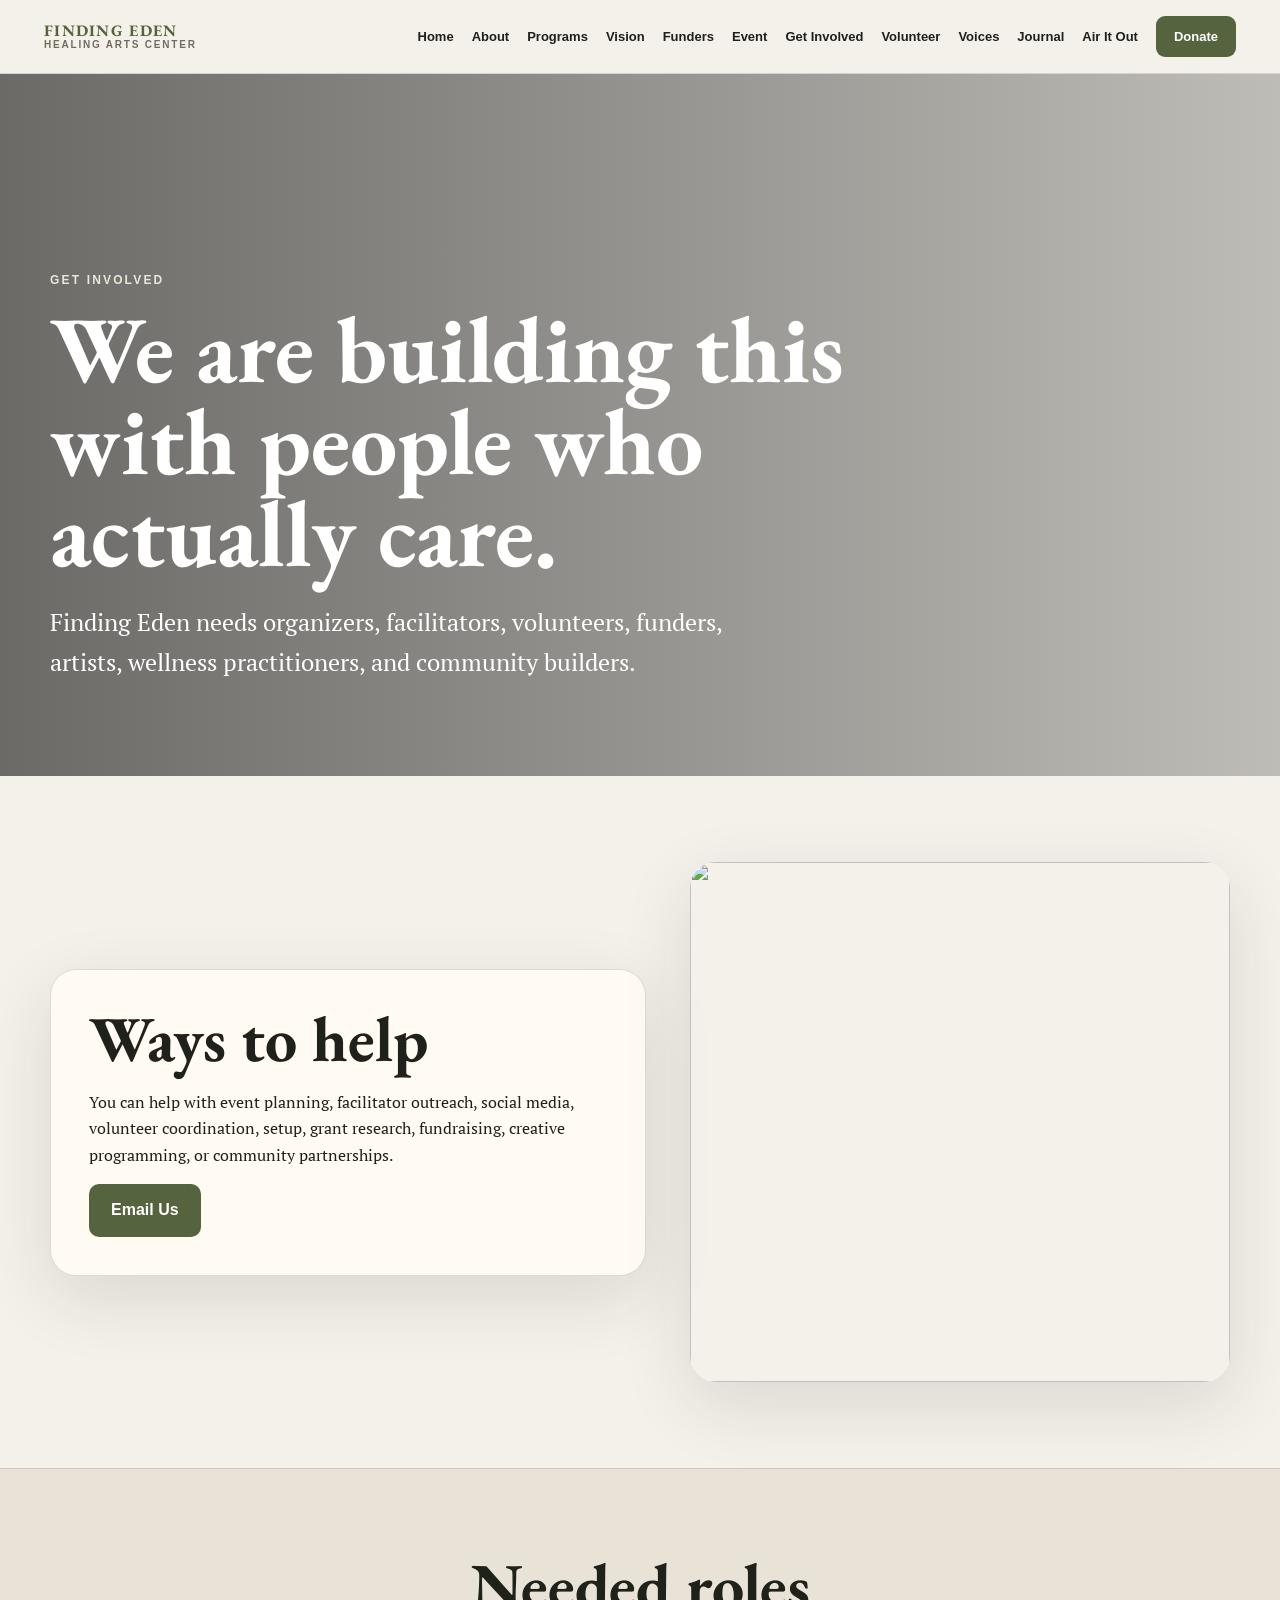
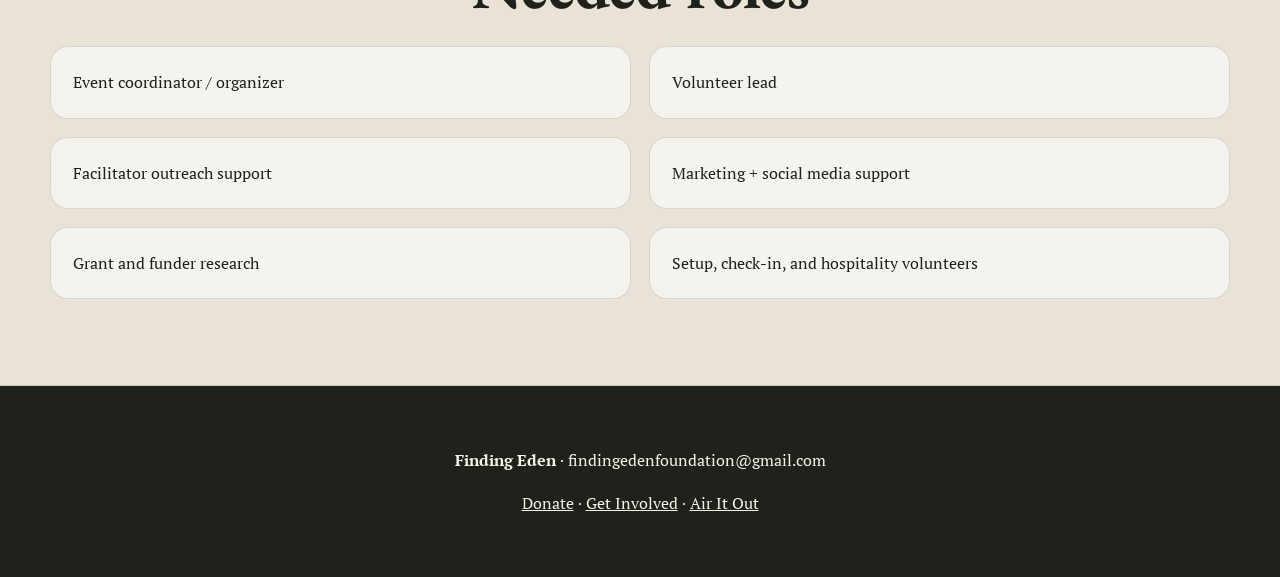
==== commit e0a7d3cd: "Add files via upload" ====
--- a/index.html
+++ b/index.html
@@ -1,114 +1,50 @@
-<!DOCTYPE html>
+<!doctype html>
 <html lang="en">
 <head>
-  <meta charset="UTF-8">
-  <meta name="viewport" content="width=device-width, initial-scale=1.0, maximum-scale=1">
-  <title>Finding Eden</title>
+  <meta charset="utf-8">
+  <meta name="viewport" content="width=device-width,initial-scale=1">
+  <title>Get Involved | Finding Eden</title>
+  <meta name="description" content="Finding Eden Healing Arts Center">
+  <meta property="og:title" content="Get Involved | Finding Eden">
+  <meta property="og:description" content="Finding Eden Healing Arts Center">
+  <meta property="og:image" content="/images/loft-night.jpg">
+  <link rel="preconnect" href="https://fonts.googleapis.com">
+  <link rel="preconnect" href="https://fonts.gstatic.com" crossorigin>
+  <link href="https://fonts.googleapis.com/css2?family=EB+Garamond:wght@500;600;700&family=PT+Serif:wght@400;700&display=swap" rel="stylesheet">
+  <link rel="stylesheet" href="/styles.css">
+</head>
+<body>
 
-  <link rel="preconnect" href="https://fonts.googleapis.com/">
-  <link rel="preconnect" href="https://fonts.gstatic.com/" crossorigin>
-  <link href="./index_files/css2" rel="stylesheet">
+<header class="site-header">
+  <nav class="nav">
+    <a class="brand" href="/index.html">Finding Eden<small>Healing Arts Center</small></a>
+    <div class="nav-links">
+      <a href="/index.html">Home</a>
+      <a href="/about.html">About</a>
+      <a href="/programs.html">Programs</a>
+      <a href="/vision.html">Vision</a>
+      <a href="/funders.html">Funders</a>
+      <a href="/event.html">Event</a>
+      <a href="/get-involved.html">Get Involved</a>
+      <a href="/volunteer.html">Volunteer</a>
+      <a href="/voices.html">Voices</a>
+      <a href="/online-journal.html">Journal</a>
+      <a href="/air-it-out.html">Air It Out</a>
+      <a class="nav-cta" href="/donate.html">Donate</a>
+    </div>
+  </nav>
+</header>
 
-  <script type="module" src="./index_files/index-C8aWWcKi.js"></script>
-  <link rel="stylesheet" href="./index_files/index-ox2lH1y1.css">
-</head>
 
-<body>
-  <div id="root"></div>
+<main>
+<section class="hero" style="--hero:url('/images/community-circle.jpg')"><div class="hero-inner"><p class="kicker">Get Involved</p><h1>We are building this with people who actually care.</h1><p class="lede">Finding Eden needs organizers, facilitators, volunteers, funders, artists, wellness practitioners, and community builders.</p></div></section>
+<section><div class="container split"><div class="panel"><h2>Ways to help</h2><p>You can help with event planning, facilitator outreach, social media, volunteer coordination, setup, grant research, fundraising, creative programming, or community partnerships.</p><a class="btn" href="mailto:findingedenfoundation@gmail.com?subject=Finding%20Eden%20Get%20Involved">Email Us</a></div><div class="image-frame"><img src="/images/youth-programs.jpg"></div></div></section>
+<section class="band"><div class="container"><h2 class="center">Needed roles</h2><div class="list"><div>Event coordinator / organizer</div><div>Volunteer lead</div><div>Facilitator outreach support</div><div>Marketing + social media support</div><div>Grant and funder research</div><div>Setup, check-in, and hospitality volunteers</div></div></div></section>
+</main>
 
-  <script>
-    (function () {
-      const ROUTE_MAP = {
-        "/": "/",
-        "/about": "/about",
-        "/programs": "/programs",
-        "/start-here": "/start-here",
-        "/tools": "/tools",
-        "/resources": "/resources",
-        "/voices": "/voices",
-        "/event": "/event",
-        "/get-involved": "/get-involved",
-        "/online-journal": "/online-journal",
-        "/air-it-out": "/air-it-out",
-      };
-
-      function fixLinks(root = document) {
-        root.querySelectorAll("a[href]").forEach((link) => {
-          const href = link.getAttribute("href");
-          if (!href) return;
-
-          // Strip old Replit domain
-          let cleaned = href
-            .replace("https://deploy-ready--privatehealing.replit.app", "")
-            .replace("http://deploy-ready--privatehealing.replit.app", "");
-
-          // Force App label/link to Air It Out
-          if (link.textContent && link.textContent.trim() === "App") {
-            link.textContent = "Air It Out";
-            cleaned = "/air-it-out";
-          }
-
-          if (ROUTE_MAP[cleaned]) {
-            link.setAttribute("href", ROUTE_MAP[cleaned]);
-          } else if (cleaned.startsWith("/") && !cleaned.startsWith("//")) {
-            link.setAttribute("href", cleaned);
-          }
-        });
-      }
-
-      function fixEmails(root = document.body) {
-        const walker = document.createTreeWalker(root, NodeFilter.SHOW_TEXT);
-        const nodes = [];
-        while (walker.nextNode()) nodes.push(walker.currentNode);
-
-        nodes.forEach((node) => {
-          if (node.nodeValue && node.nodeValue.includes("contact@findingeden.info")) {
-            node.nodeValue = node.nodeValue.replaceAll(
-              "contact@findingeden.info",
-              "findingedenfoundation@gmail.com"
-            );
-          }
-        });
-
-        root.querySelectorAll('a[href^="mailto:contact@findingeden.info"]').forEach((a) => {
-          a.setAttribute("href", "mailto:findingedenfoundation@gmail.com");
-          if (a.textContent.includes("contact@findingeden.info")) {
-            a.textContent = a.textContent.replaceAll(
-              "contact@findingeden.info",
-              "findingedenfoundation@gmail.com"
-            );
-          }
-        });
-      }
-
-      function removeReplitPill() {
-        document.querySelectorAll('script[src*="replit-pill"], script[src*="replit-badge"]').forEach((el) => el.remove());
-        document.querySelectorAll("#replit-pill-host, #replit-badge").forEach((el) => el.remove());
-      }
-
-      function applyFixes() {
-        fixLinks(document);
-        fixEmails(document.body);
-        removeReplitPill();
-      }
-
-      // Run now and keep watching because the app renders after load
-      applyFixes();
-
-      const observer = new MutationObserver(() => {
-        applyFixes();
-      });
-
-      observer.observe(document.documentElement, {
-        childList: true,
-        subtree: true,
-      });
-
-      window.addEventListener("load", applyFixes);
-      setTimeout(applyFixes, 500);
-      setTimeout(applyFixes, 1500);
-      setTimeout(applyFixes, 3000);
-    })();
-  </script>
+<footer class="footer">
+  <p><strong>Finding Eden</strong> · findingedenfoundation@gmail.com</p>
+  <p><a href="/donate.html">Donate</a> · <a href="/get-involved.html">Get Involved</a> · <a href="/air-it-out.html">Air It Out</a></p>
+</footer>
 </body>
-</html>
+</html>
--- a/styles.css
+++ b/styles.css
@@ -0,0 +1,108 @@
+
+:root{
+  --bg:#f4f1ea;
+  --paper:#fffaf2;
+  --ink:#1f211b;
+  --muted:#706d60;
+  --sage:#55633f;
+  --sage2:#7d8b64;
+  --clay:#9a6b4f;
+  --line:rgba(31,33,27,.14);
+  --shadow:0 22px 70px rgba(31,33,27,.12);
+}
+*{box-sizing:border-box}
+html{scroll-behavior:smooth}
+body{
+  margin:0;
+  font-family:'PT Serif', Georgia, serif;
+  color:var(--ink);
+  background:var(--bg);
+  line-height:1.65;
+}
+a{color:inherit}
+img{max-width:100%;display:block}
+.site-header{
+  position:sticky;top:0;z-index:50;
+  background:rgba(244,241,234,.88);
+  backdrop-filter:blur(16px);
+  border-bottom:1px solid var(--line);
+}
+.nav{
+  max-width:1240px;margin:0 auto;
+  display:flex;align-items:center;justify-content:space-between;
+  gap:20px;padding:16px 24px;
+}
+.brand{
+  text-decoration:none;font-family:'EB Garamond',serif;
+  letter-spacing:.08em;text-transform:uppercase;
+  font-weight:700;color:var(--sage);line-height:1.05;
+}
+.brand small{display:block;font-family:Arial,sans-serif;font-size:10px;letter-spacing:.18em;color:var(--muted)}
+.nav-links{display:flex;align-items:center;gap:18px;flex-wrap:wrap;justify-content:flex-end}
+.nav-links a{
+  text-decoration:none;font-family:Arial,sans-serif;font-size:13px;font-weight:650;
+}
+.nav-links a:hover{color:var(--sage)}
+.nav-cta{
+  background:var(--sage);color:white!important;padding:10px 18px;border-radius:9px;
+}
+.hero{
+  min-height:78vh;display:grid;align-items:end;
+  background:linear-gradient(90deg,rgba(0,0,0,.56),rgba(0,0,0,.22)), var(--hero) center/cover no-repeat;
+  color:white;padding:120px 24px 70px;
+}
+.hero-inner{max-width:1180px;margin:0 auto;width:100%}
+.kicker{font-family:Arial,sans-serif;letter-spacing:.18em;text-transform:uppercase;font-size:12px;font-weight:700;color:#e9e5d9}
+h1,h2,h3{font-family:'EB Garamond',Georgia,serif;line-height:.98;margin:0 0 18px}
+h1{font-size:clamp(48px,8vw,94px);max-width:900px}
+h2{font-size:clamp(34px,5vw,64px)}
+h3{font-size:clamp(25px,3vw,36px)}
+.lede{font-size:clamp(18px,2.4vw,24px);max-width:720px}
+.btn-row{display:flex;gap:14px;flex-wrap:wrap;margin-top:30px}
+.btn{
+  display:inline-block;text-decoration:none;background:var(--sage);color:#fff;
+  padding:13px 22px;border-radius:10px;font-family:Arial,sans-serif;font-weight:700;
+}
+.btn.secondary{background:rgba(255,255,255,.88);color:var(--ink)}
+main section{padding:86px 24px}
+.container{max-width:1180px;margin:0 auto}
+.center{text-align:center}
+.narrow{max-width:820px;margin:0 auto}
+.grid{display:grid;gap:24px}
+.cards{grid-template-columns:repeat(3,minmax(0,1fr))}
+.card{
+  background:var(--paper);border:1px solid var(--line);border-radius:22px;overflow:hidden;box-shadow:var(--shadow);
+}
+.card-body{padding:26px}
+.card img{height:260px;width:100%;object-fit:cover}
+.split{display:grid;grid-template-columns:1.05fr .95fr;gap:44px;align-items:center}
+.split.reverse{grid-template-columns:.95fr 1.05fr}
+.panel{
+  background:var(--paper);border:1px solid var(--line);border-radius:26px;padding:38px;box-shadow:var(--shadow);
+}
+.image-frame{border-radius:26px;overflow:hidden;box-shadow:var(--shadow)}
+.image-frame img{width:100%;height:520px;object-fit:cover}
+.band{background:#e8e3d6;border-block:1px solid var(--line)}
+.list{
+  display:grid;grid-template-columns:repeat(2,minmax(0,1fr));gap:18px;margin-top:28px;
+}
+.list div{background:rgba(255,255,255,.58);border:1px solid var(--line);padding:22px;border-radius:18px}
+.form-box input,.form-box textarea,.form-box select{
+  width:100%;padding:14px;border:1px solid var(--line);border-radius:12px;background:white;margin:8px 0 14px;font:inherit;
+}
+.form-box textarea{min-height:160px}
+.note{color:var(--muted);font-size:15px}
+.footer{padding:45px 24px;text-align:center;background:#1f211b;color:#f7f2e8}
+.footer a{color:#f7f2e8}
+.journal-box textarea{
+  width:100%;min-height:52vh;border:1px solid var(--line);border-radius:22px;padding:24px;background:#fffaf2;font:18px 'PT Serif',serif;line-height:1.7;
+}
+@media(max-width:900px){
+  .nav{align-items:flex-start}
+  .nav-links{gap:12px;justify-content:flex-start}
+  .split,.split.reverse{grid-template-columns:1fr}
+  .cards{grid-template-columns:1fr}
+  .list{grid-template-columns:1fr}
+  .hero{padding-top:80px}
+  .image-frame img{height:360px}
+}
